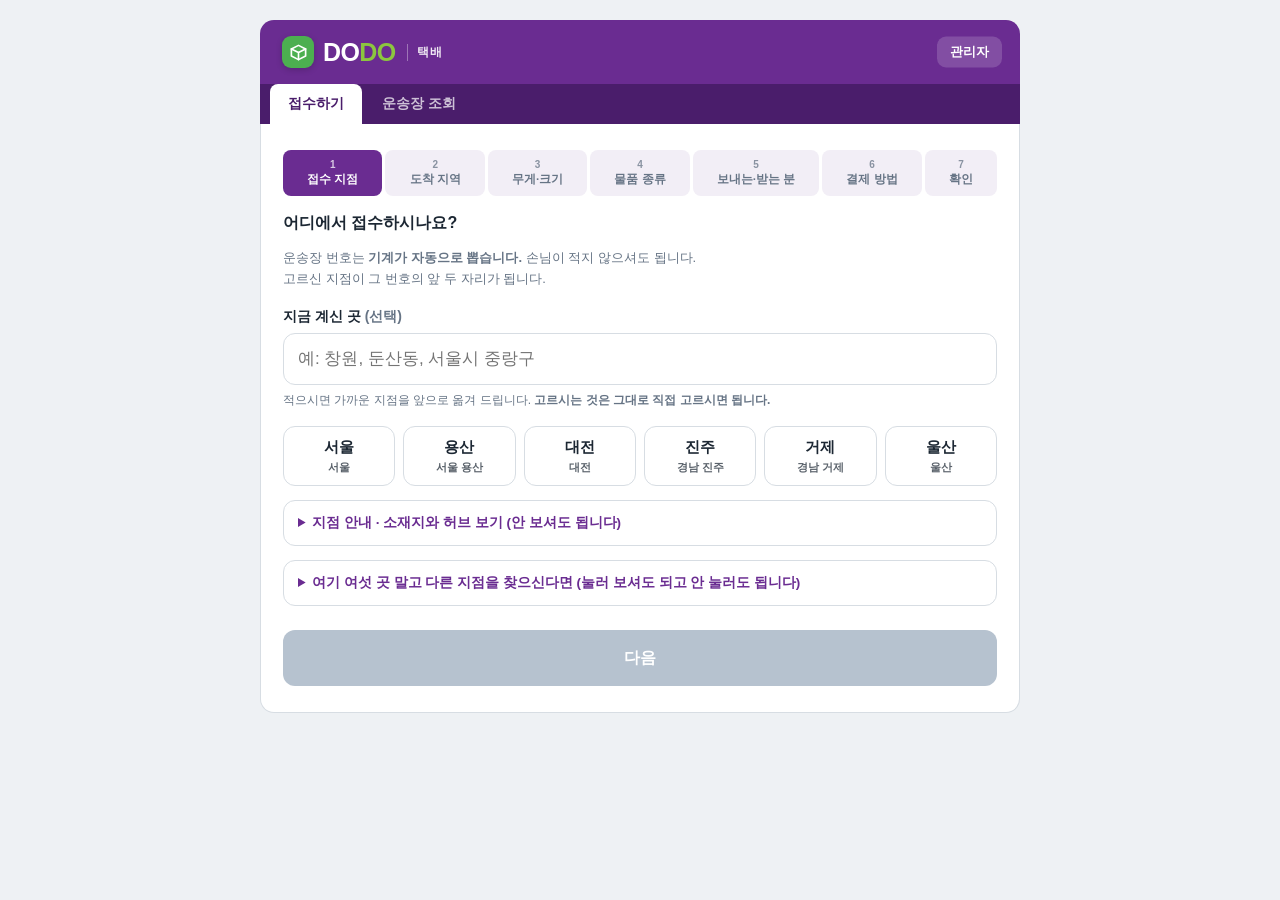
==== index.html @ 2a5d339e "운송장 번호를 서버가 뽑게 하고, 저장 실패를 완료라고 말하지 않게 고침" ====
<!DOCTYPE html>
<html lang="ko">
<head>
<meta charset="UTF-8">
<meta name="viewport" content="width=device-width, initial-scale=1.0">
<title>두두택배 - 접수하기</title>
<!--
  두두택배 - 접수하기 (CU 키오스크식 5단계)
  =================================================
  4LsRETROSPECTIVEDAY14.md 13줄의 컨셉을 그대로 옮겼다 -
  "지역은 버튼으로 고르게, 전화번호는 자동으로 모양을 맞춰주고,
   요금과 도착 예정일은 기계가 계산하게"

  260807 손으로 눌러 본 뒤 고친 것
  - 저절로 넘어가지 않는다. 고른 것을 보고 '다음'을 눌러 넘어간다
  - 진행 막대를 눌러 이미 지난 단계로 돌아갈 수 있다
  - 뒤로 가도, 위 메뉴로 목록을 보고 와도 적던 내용이 남아 있다
  - "상담원에게 연결" 대신 지역을 직접 찾을 수 있게 했다 (화성 → 경기)
-->
<link rel="stylesheet" href="style.css">
</head>
<body>
<div class="page">
  <div class="topbar">
    <a class="logo" href="index.html">
      <span class="logo-mark" aria-hidden="true">
        <svg viewBox="0 0 24 24" width="19" height="19" fill="none"
             stroke="currentColor" stroke-width="2.1" stroke-linejoin="round" stroke-linecap="round">
          <path d="M3 7.5 12 3l9 4.5v9L12 21 3 16.5z"/>
          <path d="M3 7.5 12 12l9-4.5M12 12v9"/>
        </svg>
      </span>
      <span class="logo-word">DO<b>DO</b></span>
      <span class="logo-sub">택배</span>
    </a>
    <a class="admin-link" href="admin.html">관리자</a>
  </div>
  <nav class="nav">
    <a href="index.html" class="on">접수하기</a>
    <a href="track.html">운송장 조회</a>
  </nav>

  <div class="panel wizard">
    <div class="steptabs" id="dots"></div>

    <section class="step" data-step="1">
      <h2 class="step-q">어디에서 접수하시나요?</h2>
      <p class="step-sub">운송장 번호는 <b>기계가 자동으로 뽑습니다.</b> 손님이 적지 않으셔도 됩니다.<br>고르신 지점이 그 번호의 앞 두 자리가 됩니다.</p>
      <div class="f">
        <label for="nearQ">지금 계신 곳 <span style="color:var(--muted);font-weight:600">(선택)</span></label>
        <input type="text" id="nearQ" placeholder="예: 창원, 둔산동, 서울시 중랑구" autocomplete="off">
        <p class="tip">적으시면 가까운 지점을 앞으로 옮겨 드립니다. <b>고르시는 것은 그대로 직접 고르시면 됩니다.</b></p>
      </div>
      <div id="nearMsg"></div>
      <div class="opt-grid" id="branchGrid"></div>
      <div id="branchPicked"></div>
      <details class="info">
        <summary>지점 안내 · 소재지와 허브 보기 (안 보셔도 됩니다)</summary>
        <div class="info-body">
          <table id="branchTable"></table>
          접수는 위 여섯 지점에서 받고, 배송은 전국으로 나갑니다.
        </div>
      </details>
      <details class="info">
        <summary>여기 여섯 곳 말고 다른 지점을 찾으신다면 (눌러 보셔도 되고 안 눌러도 됩니다)</summary>
        <div class="info-body">
          두두택배는 위 여섯 지점에서 접수를 받습니다.<br>
          다른 지역에서 보내시려면 가장 가까운 지점으로 와 주세요 — 배송은 전국으로 나갑니다.<br><br>
          <b>고객센터 1588-0000</b> · 평일 9시–18시<br>
          지점 신설·제휴 문의도 같은 번호로 받습니다.
        </div>
      </details>
    </section>

    <section class="step" data-step="2">
      <h2 class="step-q">어디로 보내시나요?</h2>
      <p class="step-sub">주소는 받는 분께 갈 그대로 적어 주세요. 아래에서 시·도를 고르시면 요금이 정해집니다.</p>

      <div class="f">
        <label for="postalCode">우편번호 <span style="color:var(--muted);font-weight:600">(선택)</span></label>
        <input type="tel" id="postalCode" placeholder="12345" inputmode="numeric" maxlength="5" autocomplete="off">
        <p class="tip">아시면 적어 주세요. 몰라도 접수됩니다.</p>
      </div>

      <div class="f">
        <label for="receiverDong">받는 곳 주소</label>
        <div class="search-box" style="margin-bottom:0">
          <span class="ico">🔍</span>
          <input type="text" id="receiverDong" autocomplete="off"
                 placeholder="예: 경남 거제시 아주동 123-45 두두아파트 101동 202호">
        </div>
        <p class="tip">동·번지·건물까지 적어 주세요. <b>운송장에 이대로 찍힙니다.</b>
        적으시는 대로 아래 시·도가 걸러집니다.</p>
        <div class="err" id="e_receiverDong"></div>
      </div>

      <div class="opt-label">시·도 <span class="auto-tag">요금이 여기서 정해집니다</span></div>
      <div class="opt-grid" id="areaGrid"></div>
      <div class="opt-label" id="islandLabel">섬 지역 (도서산간)</div>
      <div class="opt-grid" id="islandGrid"></div>
      <div class="search-none" id="areaNone" style="display:none"></div>
      <div id="areaPicked"></div>
    </section>

    <section class="step" data-step="3">
      <h2 class="step-q">무게와 크기를 재 주세요</h2>
      <p class="step-sub">저울에 올린 무게를 적으시면 어느 크기에 드는지 바로 보여 드립니다.</p>
      <div class="scale">
        <div class="scale-body">
          <div class="scale-lcd">
            <div class="led"><i id="ledOn"></i><span>kg</span></div>
            <span class="digits" id="scaleVal">0.0</span><span class="u">kg</span>
          </div>
          <div class="scale-bar"><div class="scale-fill" id="scaleFill"></div></div>
          <div class="scale-marks"><span>0</span><span>2</span><span>5</span><span>15</span><span>25kg</span></div>
          <div class="scale-foot"><span class="dot"></span><span id="scaleGrade">무게를 적어 주세요</span></div>
        </div>
      </div>
      <div class="f" style="margin-top:16px">
        <label for="weightKg">실제 무게 (kg)</label>
        <input type="number" id="weightKg" placeholder="3.0" step="0.1" inputmode="decimal">
        <p class="tip">소수 한 자리까지 적습니다. <b>3</b> 이라고 넣으면 <b>3.0</b> 으로 맞춰 드립니다.</p>
        <div class="err" id="e_weightKg"></div>
      </div>
      <div class="f">
        <label>가로 · 세로 · 높이 (cm)</label>
        <div class="dim3">
          <input type="number" id="widthCm" placeholder="가로" step="any" inputmode="decimal">
          <input type="number" id="heightCm" placeholder="세로" step="any" inputmode="decimal">
          <input type="number" id="depthCm" placeholder="높이" step="any" inputmode="decimal">
        </div>
        <div class="err" id="e_dims"></div>
      </div>
    </section>

    <section class="step" data-step="4">
      <h2 class="step-q">무엇을 보내시나요?</h2>
      <p class="step-sub">보내실 물건에 가장 가까운 것을 골라 주세요.</p>
      <div class="cat-grid" id="catGrid"></div>
      <div id="catPicked"></div>
      <div class="f" style="margin-top:16px">
        <label for="itemName">물품명</label>
        <input type="text" id="itemName" placeholder="이불" autocomplete="off">
        <div class="err" id="e_itemName"></div>
      </div>
      <div id="banBox"></div>
      <div class="soft-confirm" id="softConfirmBox" style="display:none">
        <div id="softConfirmText"></div>
        <label><input type="checkbox" id="staffConfirm"> 위 항목을 직원이 확인했습니다</label>
      </div>
      <div class="packbox" id="packBox" style="display:none">
        <h4 id="packTitle">포장 확인</h4>
        <ul id="packList"></ul>
        <label class="agree">
          <input type="checkbox" id="agreeDamage">
          <span>위와 같이 포장했습니다. 포장이 모자라 생긴 파손은
          <b>배상 대상이 아니라는 점</b>을 확인했습니다.</span>
        </label>
      </div>
      <div class="cantsend">
        <h4>보낼 수 없는 물건</h4>
        <ul id="cantSendList"></ul>
      </div>
    </section>

    <section class="step" data-step="5">
      <h2 class="step-q">누가 보내고, 누가 받나요?</h2>
      <p class="step-sub">전화번호는 숫자만 누르시면 모양이 저절로 맞춰집니다.</p>

      <div class="who" style="border:none;padding:0 0 6px">
        <div class="who-tag from">보내는 분</div>
        <div class="who-body" style="padding-top:2px">배송에 문제가 생기면 이 번호로 연락드립니다.</div>
      </div>
      <div class="f">
        <label for="senderName">보내는 분 이름</label>
        <input type="text" id="senderName" placeholder="김민준" autocomplete="off">
        <div class="err" id="e_senderName"></div>
      </div>
      <div class="f">
        <label for="senderPhone">보내는 분 전화</label>
        <input type="tel" id="senderPhone" placeholder="01012345678" inputmode="numeric" autocomplete="off">
        <div class="err" id="e_senderPhone"></div>
      </div>

      <div class="who" style="border:none;padding:18px 0 6px">
        <div class="who-tag to">받는 분</div>
        <div class="who-body" style="padding-top:2px">운송장에 이대로 찍힙니다.</div>
      </div>
      <div class="f">
        <label for="receiverName">받는 분 이름</label>
        <input type="text" id="receiverName" placeholder="이서연" autocomplete="off">
        <div class="err" id="e_receiverName"></div>
      </div>
      <div class="f">
        <label>받는 곳 주소</label>
        <div class="auto-box" id="addrEcho">앞 단계에서 고르신 주소</div>
        <p class="tip">고치시려면 위 진행 막대에서 <b>도착 지역</b>을 눌러 주세요.</p>
      </div>
      <div class="f">
        <label for="receiverPhone">받는 분 전화</label>
        <input type="tel" id="receiverPhone" placeholder="01012345678" inputmode="numeric" autocomplete="off">
        <div class="err" id="e_receiverPhone"></div>
      </div>
      <div class="f">
        <label>배송 요청사항</label>
        <div class="opt-grid" id="noteGrid"></div>
        <p class="tip">이름 칸에 적지 말고 여기서 골라 주세요.</p>
      </div>
    </section>

    <section class="step" data-step="6">
      <h2 class="step-q">요금은 어떻게 내시나요?</h2>
      <p class="step-sub">금액은 같습니다. 누가 내는지만 달라집니다.</p>
      <div class="pay-grid" id="payGrid"></div>
      <div id="payPicked"></div>

      <div id="methodWrap" style="display:none">
        <div class="opt-label">무엇으로 내시나요?</div>
        <div class="opt-grid" id="methodGrid"></div>
        <div id="methodPicked"></div>
      </div>
    </section>

    <section class="step" data-step="7">
      <h2 class="step-q">이대로 접수할까요?</h2>
      <div class="big-price" id="bigPrice"></div>
      <div class="sum" id="summary"></div>
      <details class="why">
        <summary>왜 이 요금인가요?</summary>
        <div class="why-body" id="whyBody"></div>
      </details>
      <div id="saveErr" class="near warn" style="display:none"></div>
      <button type="button" class="rules-open" onclick="openRules()">
        전체 요금 규정 보기 · 내 건이 어디에 해당하는지 표시해 드립니다
      </button>
    </section>

    <div class="step-actions">
      <button type="button" id="prevBtn">이전</button>
      <button type="button" id="nextBtn">다음</button>
    </div>
  </div>
</div>

<script src="calc.js"></script>
<script src="store.js"></script>
<script src="rules.js"></script>
<script>
  const TOTAL = 7;
  const STEP_NAME = ['접수 지점', '도착 지역', '무게·크기', '물품 종류', '보내는·받는 분', '결제 방법', '확인'];
  const TEXT_IDS = ['senderName', 'senderPhone', 'receiverName', 'receiverPhone',
                    'postalCode', 'receiverDong', 'itemName',
                    'weightKg', 'widthCm', 'heightCm', 'depthCm'];

  const $ = id => document.getElementById(id);
  const val = id => $(id).value.trim();

  // 쓰다 만 내용을 담아 둔다. 뒤로 가도, 위 메뉴로 나갔다 와도 남는다.
  let D = Object.assign({ branch: '', area: '', category: '', payType: '선불',
                          payMethod: '', note: '없음',
                          staffConfirm: false, agreeDamage: false, step: 1, seen: 1 },
                        Store.getDraft());
  // 새로고침은 '앞 손님 끝, 다음 손님' 이라는 뜻이다.
  // 앞사람이 고른 지점·지역·이름이 남아 있으면 그대로 딸려 나간다. 통째로 비운다.
  // 위 메뉴(규정·조회)에 갔다 돌아온 것은 새로고침이 아니므로 있던 것을 그대로 둔다.
  const navType = ((performance.getEntriesByType &&
                    performance.getEntriesByType('navigation')[0]) || {}).type;
  if (navType === 'reload') {
    Store.clearDraft();
    D = { branch: '', area: '', category: '', payType: '선불',
          payMethod: '', note: '없음',
          staffConfirm: false, agreeDamage: false, step: 1, seen: 1 };
  }
  let step = Math.min(TOTAL, Math.max(1, Number(D.step) || 1));

  function keep() {
    D.step = step;
    D.seen = Math.max(D.seen || 1, step);
    TEXT_IDS.forEach(id => { D[id] = $(id).value; });
    D.staffConfirm = $('staffConfirm').checked;
    D.agreeDamage = $('agreeDamage').checked;
    Store.setDraft(D);
  }
  function restore() {
    TEXT_IDS.forEach(id => { if (D[id] != null) $(id).value = D[id]; });
    $('staffConfirm').checked = !!D.staffConfirm;
    $('agreeDamage').checked = !!D.agreeDamage;
  }

  // ── 고르는 버튼 ─────────────────────────────────────────
  function optButton(value, label, sub, onPick) {
    const b = document.createElement('button');
    b.type = 'button';
    b.className = 'opt';
    b.dataset.value = value;
    b.innerHTML = sub ? label + '<span class="opt-sub">' + sub + '</span>' : label;
    b.onclick = () => onPick(value);
    return b;
  }
  function paintPicked(gridIds, picked) {
    gridIds.forEach(gid => $(gid).querySelectorAll('.opt')
      .forEach(b => b.classList.toggle('on', b.dataset.value === picked)));
  }

  // 1단계 · 지점 ------------------------------------------------
  function drawBranches(order) {
    const list = (order && order.length === BRANCHES.length)
      ? order.map(n => BRANCHES.find(b => b.name === n)) : BRANCHES;
    $('branchGrid').innerHTML = '';
    list.forEach(b => $('branchGrid').appendChild(
      optButton(b.name, b.name.replace('지점', ''), b.at, pickBranch)));
    if (D.branch) paintPicked(['branchGrid'], D.branch);
  }
  drawBranches();

  // 지금 계신 곳으로 가까운 지점 찾기 (추천만 한다. 대신 고르지 않는다)
  function findNear() {
    const q = val('nearQ');
    const box = $('nearMsg');
    if (!q) { box.innerHTML = ''; drawBranches(); return; }
    const r = nearestBranches(q);
    if (!r) {                       // 모르면 조용히 넘기지 않고 멈춘다
      box.className = 'near warn';
      box.innerHTML = '<b>어디인지 못 알아들었습니다.</b><br>' +
        '시·도(경남), 시·군·구(창원시), 동(둔산동) 으로 적어 보세요. ' +
        '<b>아래에서 직접 고르셔도 됩니다.</b>';
      drawBranches();
      return;
    }
    drawBranches(r.list);
    if (r.best) {
      box.className = 'near ok';
      box.innerHTML = '<b>' + r.area + '</b> 에는 <b>' + r.best + '</b> 이 있습니다. ' +
        '(' + r.hub + ')<br>맨 앞으로 옮겨 두었습니다. 다른 지점을 고르셔도 됩니다.';
    } else if (r.sameArea.length > 1) {
      box.className = 'near ok';
      box.innerHTML = '<b>' + r.area + '</b> 에는 지점이 ' + r.sameArea.length + '곳 있습니다 — ' +
        r.sameArea.join(' · ') + '<br>둘 중 가까운 곳으로 골라 주세요.';
    } else if (r.hubBranches.length) {
      box.className = 'near ok';
      box.innerHTML = '<b>' + r.area + '</b> 에는 접수 지점이 없습니다. ' +
        '같은 ' + r.hub + ' 지점을 앞으로 옮겼습니다 — ' + r.hubBranches.join(' · ') +
        '<br><b>어디가 더 가까운지는 저희가 알 수 없습니다.</b> 직접 골라 주세요.';
    } else {
      box.className = 'near warn';
      box.innerHTML = '<b>' + r.area + '</b> 에는 가까운 접수 지점이 없습니다.<br>' +
        '보내실 수는 있습니다. 가실 수 있는 지점을 아래에서 골라 주세요. ' +
        '(고객센터 1588-0000)';
    }
  }
  $('nearQ').addEventListener('input', findNear);
  $('branchTable').innerHTML =
    '<tr><th>코드</th><th>지점</th><th>소재지</th><th>허브</th></tr>' +
    BRANCHES.map(b => '<tr><td>' + b.code + '</td><td>' + b.name +
      '</td><td>' + b.at + '</td><td>' + b.hub + '</td></tr>').join('');

  function pickBranch(v) {
    D.branch = v;
    paintPicked(['branchGrid'], v);
    const b = BRANCHES.find(x => x.name === v);
    $('branchPicked').innerHTML = '<div class="picked-line">' + b.name +
      ' 선택<span class="sub">' + b.at + ' · ' + b.hub +
      ' · 운송장이 <b>' + b.code + '</b> 로 시작합니다</span></div>';
    keep(); sync();
  }

  // 2단계 · 지역 ------------------------------------------------
  AREA_LIST.filter(a => a.region !== '도서산간').forEach(a => $('areaGrid').appendChild(
    optButton(a.area, a.area,
      (a.region === '일반' || a.region === a.area) ? null : a.region, pickArea)));
  AREA_LIST.filter(a => a.region === '도서산간').forEach(a => $('islandGrid').appendChild(
    optButton(a.area, a.area, null, pickArea)));

  function pickArea(v) {
    D.area = v;
    paintPicked(['areaGrid', 'islandGrid'], v);
    const region = determineRegion(v);
    const days = ETA_BUSINESS_DAYS[region];
    const eta = addBusinessDaysTrace(new Date(), days);
    $('areaPicked').innerHTML = '<div class="picked-line">' + v + ' · ' + region + ' 권역' +
      '<span class="sub">지금 접수하시면 <b>' + formatDateISO(eta.finalDate) + ' ' +
      WEEKDAY_KO[eta.finalDate.getDay()] + '요일</b>에 도착합니다 · 접수한 ' +
      Rules.dayWords(days) + ' (토·일요일은 빼고 셉니다)</span></div>';
    keep(); sync();
  }

  // 시·군·구 이름으로도 찾는다. 못 찾으면 화면이 스스로 안내한다.
  $('receiverDong').addEventListener('input', e => {
    const q = e.target.value;
    const hit = searchAreas(q);
    let shown = 0;
    ['areaGrid', 'islandGrid'].forEach(gid => $(gid).querySelectorAll('.opt').forEach(b => {
      const on = hit.includes(b.dataset.value);
      b.style.display = on ? '' : 'none';
      if (on) shown++;
    }));
    // 못 찾았다고 버튼을 감추지 않는다. 우리가 아는 지명은 시·군·구까지라
    // '아주동' 처럼 더 작은 동네는 못 알아본다. 주소는 적으신 그대로
    // 저장되니, 시·도만 손으로 골라 주시면 된다.
    if (!shown) {
      ['areaGrid', 'islandGrid'].forEach(gid =>
        $(gid).querySelectorAll('.opt').forEach(b => { b.style.display = ''; }));
      $('islandLabel').style.display = '';
      $('areaNone').style.display = 'block';
      $('areaNone').innerHTML =
        '<b>주소는 그대로 저장됩니다.</b><br>' +
        '작은 동네 이름까지는 못 알아봅니다. <b>아래에서 시·도만 골라 주세요.</b>';
    } else {
      const anyIsland = hit.some(a => determineRegion(a) === '도서산간');
      $('islandLabel').style.display = anyIsland ? '' : 'none';
      $('areaNone').style.display = 'none';
    }
  });

  // 3단계 · 물품 종류 -------------------------------------------
  CATEGORIES.forEach(c => {
    const b = document.createElement('button');
    b.type = 'button'; b.className = 'cat'; b.dataset.value = c.name;
    b.innerHTML = '<span class="ci">' + c.icon + '</span><span class="cn">' + c.name + '</span>' +
      (c.eg ? '<span class="ceg">' + c.eg + '</span>' : '');
    b.onclick = () => pickCat(c.name);
    $('catGrid').appendChild(b);
  });
  $('cantSendList').innerHTML = CANT_SEND.map(t => '<li>' + t + '</li>').join('');

  function pickCat(v) {
    D.category = v;
    $('catGrid').querySelectorAll('.cat').forEach(b => b.classList.toggle('on', b.dataset.value === v));
    const c = CATEGORIES.find(x => x.name === v);
    $('catPicked').innerHTML = '<div class="picked-line">' + c.icon + ' ' + c.name + ' 선택' +
      (c.note ? '<span class="sub">' + c.note + '</span>' : '') + '</div>';
    keep(); sync();
  }

  // 3단계 · 저울 -------------------------------------------------
  function paintScale() {
    const raw = val('weightKg');
    const pct = scalePercent(raw), g = gradeByWeight(raw);
    const n = Number(raw);
    $('scaleVal').textContent = raw === '' ? '0.0' : toOneDecimal(raw);
    const fill = $('scaleFill');
    fill.style.width = pct + '%';
    const cls = !g ? (isFinite(n) && n > 0 ? 'over' : '')
      : ({ '극소형': '', '소형': 'g2', '중형': 'g3', '대형': 'g4' })[g];
    fill.className = 'scale-fill ' + cls;
    $('ledOn').className = (isFinite(n) && n > 0) ? 'on' : '';
    const box = $('scaleGrade');
    if (raw === '') box.textContent = '저울에 올리고 무게를 적어 주세요';
    else if (!g) box.textContent = '25kg이 넘어 보낼 수 없습니다';
    else box.textContent = '무게로는 ' + g + ' 입니다 (크기도 함께 봅니다)';
  }

  // 4단계 · 포장 안내 -------------------------------------------
  function paintPack() {
    const box = $('packBox');
    if (!D.category) { box.style.display = 'none'; return; }
    box.style.display = 'block';
    $('packTitle').textContent = D.category + ' 포장 확인';
    $('packList').innerHTML = (PACKING[D.category] || []).concat(PACK_COMMON)
      .map(t => '<li>' + t + '</li>').join('');
  }

  // 6단계 · 결제 방법 -------------------------------------------
  PAY_TYPES.forEach(p => {
    const b = document.createElement('button');
    b.type = 'button'; b.className = 'pay'; b.dataset.value = p.name;
    b.innerHTML = '<span class="pi">' + p.icon + '</span><span class="pn">' + p.name +
      '</span><span class="pw">' + p.who + '</span>';
    b.onclick = () => pickPay(p.name);
    $('payGrid').appendChild(b);
  });
  function pickPay(v) {
    D.payType = v;
    $('payGrid').querySelectorAll('.pay').forEach(b => b.classList.toggle('on', b.dataset.value === v));
    $('payPicked').innerHTML = '<div class="picked-line">' + v + ' 선택<span class="sub">' +
      (v === '착불' ? '운송장에 착불로 찍힙니다. 받는 분이 물건 받을 때 냅니다.'
                    : '지금 받습니다. 운송장에 선불로 찍힙니다.') +
      ' 금액은 같습니다.</span></div>';
    // 선불이면 지금 받아야 하니 무엇으로 낼지도 고른다
    $('methodWrap').style.display = (v === '선불') ? 'block' : 'none';
    if (v === '착불') { D.payMethod = ''; $('methodPicked').innerHTML = ''; }
    keep(); sync();
  }

  PAY_METHODS.forEach(m => $('methodGrid').appendChild(
    optButton(m.name, m.icon + ' ' + m.name, null, v => {
      D.payMethod = v;
      paintPicked(['methodGrid'], v);
      $('methodPicked').innerHTML = '<div class="picked-line">' + v + '로 받습니다</div>';
      keep(); sync();
    })));

  // 5단계 · 배송 요청사항 ---------------------------------------
  // 정책서 receiver_name 항목 - 이름 칸에 '(직접수령)' 같은 메모가 섞인 건이
  // 100건 있었고, 정답은 "이름만" 이었다. 적을 곳이 없어서 이름 칸에 적은
  // 것이므로 적을 곳을 만든다. 고르는 방식이라 표기가 갈리지 않는다.
  const NOTES = ['없음', '문앞에 놓기', '경비실에 맡기기', '직접 받기', '부재시 연락'];
  NOTES.forEach(t => $('noteGrid').appendChild(
    optButton(t, t, null, v => {
      D.note = v;
      paintPicked(['noteGrid'], v);
      keep(); sync();
    })));

  // 5·확인 단계 입력 ---------------------------------------------
  $('postalCode').addEventListener('input', e => {
    e.target.value = e.target.value.replace(/\D/g, '').slice(0, 5);
    keep();
  });
  ['receiverPhone', 'senderPhone'].forEach(id => $(id).addEventListener('input', e => {
    e.target.value = formatPhone(e.target.value);
    keep(); sync();
  }));
  $('agreeDamage').addEventListener('change', () => { keep(); sync(); });
  // 무게는 손을 떼면 소수 한 자리로 맞춘다. 3 이라고 넣어도 3.0 으로 보인다.
  $('weightKg').addEventListener('blur', e => {
    e.target.value = toOneDecimal(e.target.value);
    keep(); sync();
  });
  TEXT_IDS.forEach(id => $(id).addEventListener('input', () => { keep(); sync(); }));
  $('staffConfirm').addEventListener('change', () => { keep(); sync(); });

  // ── 단계별 검사 ─────────────────────────────────────────
  function checkStep(n) {
    const errs = {};
    if (n === 1 && !branchCodeOf(D.branch)) errs._ = '접수 지점을 골라 주세요.';
    if (n === 2) {
      if (!val('receiverDong')) errs.receiverDong = '받는 곳 주소를 적어 주세요.';
      if (!determineRegion(D.area)) errs._ = '시·도를 골라 주세요.';
    }
    if (n === 3) {
      const w = checkNumber('weightKg', val('weightKg'));
      if (w.err) errs.weightKg = w.err;
      const dims = ['widthCm', 'heightCm', 'depthCm'].map(k => checkNumber(k, val(k)));
      const dimErr = dims.find(d => d.err);
      if (dimErr) errs.dims = dimErr.err;
      if (!w.err && !dimErr) {
        const sum = dims.reduce((t, d) => t + d.n, 0);
        const bw = Math.max(w.n, dims.reduce((t, d) => t * d.n, 1) / 6000);
        if (!determineGrade(sum, bw)) {
          errs.dims = '보낼 수 있는 크기를 넘었습니다. 세 변의 합 ' + sum + 'cm, 요금 무게 ' +
            bw.toFixed(2) + 'kg 입니다.<br>대형(세 변의 합 160cm · 25kg)까지 받습니다. ' +
            '상자를 나눠 두 건으로 보내 주세요.';
        }
      }
    }
    if (n === 4) {
      if (!D.category) errs._ = '물품 종류를 골라 주세요.';
      if (D.category && !$('agreeDamage').checked) errs._ = '포장 확인에 체크해 주세요.';
    }
    if (n === 5) {
      if (!val('senderName')) errs.senderName = '보내는 분 이름을 입력해 주세요.';
      if (!val('receiverName')) errs.receiverName = '받는 분 이름을 입력해 주세요.';
      else if (/[()（）]|님\s*$/.test(val('receiverName')))
        errs.receiverName = '이름만 적어 주세요. 요청사항·호칭은 넣지 않습니다.';
      const p = val('receiverPhone');
      if (!p) errs.receiverPhone = '받는 분 전화번호를 입력해 주세요.';
      else if (!isValidPhone(p)) errs.receiverPhone = '자릿수가 맞지 않습니다 (지금 ' + phoneDigits(p).length + '자리).';
      const sp = val('senderPhone');
      if (!sp) errs.senderPhone = '보내는 분 전화번호를 입력해 주세요.';
      else if (!isValidPhone(sp)) errs.senderPhone = '자릿수가 맞지 않습니다 (지금 ' + phoneDigits(sp).length + '자리).';
    }
    if (n === 5 && !D.note) errs._ = '배송 요청사항을 골라 주세요.';
    if (n === 6) {
      if (!D.payType) errs._ = '결제 방법을 골라 주세요.';
      else if (D.payType === '선불' && !D.payMethod) errs._ = '무엇으로 내실지 골라 주세요.';
    }
    if (n === 4) {
      if (!val('itemName')) errs.itemName = '물품명을 입력해 주세요.';
      const ban = checkBanned(val('itemName'));
      if (ban.hardHits.length) {
        errs.itemName = '접수 불가 품목입니다 — ' + ban.hardHits[0].category +
          ' "' + ban.hardHits[0].keyword + '" 은(는) 보낼 수 없습니다.';
      } else if (ban.softHits.length && !$('staffConfirm').checked) {
        errs.itemName = '직원 확인 체크가 필요합니다.';
      }
    }
    return errs;
  }
  // 1단계부터 n-1단계까지 다 채웠나
  function clearedUpTo(n) {
    for (let i = 1; i < n; i++) if (Object.keys(checkStep(i)).length) return false;
    return true;
  }

  // ── 화면 갱신 ───────────────────────────────────────────
  function sync() {
    if (step === 4) {
      const ban = checkBanned(val('itemName'));
      const box = $('banBox'), soft = $('softConfirmBox');
      if (ban.hardHits.length) {
        const h = ban.hardHits[0];
        box.innerHTML = '<span class="badge bad">접수 불가 — ' + h.category + ' "' + h.keyword +
          '" 은(는) 보낼 수 없는 물건입니다.</span>';
        soft.style.display = 'none';
      } else if (ban.softHits.length) {
        box.innerHTML = '<span class="badge warn">물건에 따라 달라서 직원이 한 번 봐야 합니다.</span>';
        soft.style.display = 'block';
        $('softConfirmText').innerHTML = ban.softHits
          .map(h => '・<b>' + h.keyword + '</b> — ' + h.ask).join('<br>');
      } else {
        box.innerHTML = '';
        soft.style.display = 'none';
      }
    }
    const errs = checkStep(step);
    ['senderName', 'senderPhone', 'receiverName', 'receiverPhone', 'receiverDong',
     'itemName', 'weightKg', 'dims']
      .forEach(k => { const el = $('e_' + k); if (el) el.textContent = errs[k] || ''; });
    $('nextBtn').disabled = Object.keys(errs).length > 0;
    const echo = $('addrEcho');
    if (echo) {
      const a = D.area ? (D.area + ' ' + (val('receiverDong') || '')).trim() : '';
      echo.textContent = a || '앞 단계에서 고르신 주소';
      echo.className = a ? 'auto-box' : 'auto-box empty';
    }
    paintScale(); paintPack();
    paintDots();
  }

  // 진행 막대 - 이미 지난 단계는 눌러서 돌아갈 수 있다
  function paintDots() {
    $('dots').innerHTML = '';
    for (let i = 1; i <= TOTAL; i++) {
      const d = document.createElement('div');
      const can = i <= (D.seen || 1) && clearedUpTo(i);
      d.className = 'st' + (i < step ? ' done' : i === step ? ' on' : '') + (can ? ' can' : '');
      d.innerHTML = '<span class="n">' + i + '</span>' + STEP_NAME[i - 1];
      if (can) d.onclick = () => go(i);
      $('dots').appendChild(d);
    }
  }

  function go(n) {
    n = Math.min(TOTAL, Math.max(1, n));
    if (n > step && Object.keys(checkStep(step)).length) return;   // 앞으로는 다 채워야
    if (n > step && !clearedUpTo(n)) return;
    step = n;
    D.seen = Math.max(D.seen || 1, step);
    document.querySelectorAll('.step').forEach(s =>
      s.classList.toggle('on', Number(s.dataset.step) === step));
    $('prevBtn').style.display = step === 1 ? 'none' : '';   // 자리를 비워 두지 않는다
    $('nextBtn').textContent = step < TOTAL ? '다음'
      : (D.payType === '선불' ? formatWon(safePrice()) + ' 받고 접수 완료' : '착불로 접수 완료');
    // 확인 화면 그리다 실패해도 화면이 통째로 멈추지 않게 한다
    if (step === TOTAL) { try { renderConfirm(); } catch (e) { go(step - 1); return; } }
    window.scrollTo({ top: 0, behavior: 'smooth' });
    keep(); sync();
  }

  // ── 마지막 확인 화면 ────────────────────────────────────
  function draft() {
    const w = Number(val('weightKg'));
    const x = Number(val('widthCm')), y = Number(val('heightCm')), z = Number(val('depthCm'));
    const vol = (x * y * z) / 6000, billed = Math.max(w, vol), sum = x + y + z;
    const grade = determineGrade(sum, billed), region = determineRegion(D.area);
    const price = RATE_TABLE.find(t => t.grade === grade).price[region];
    const eta = addBusinessDaysTrace(new Date(), ETA_BUSINESS_DAYS[region]);
    return { w, x, y, z, vol, billed, sum, grade, region, price, eta };
  }

  function renderConfirm() {
    const d = draft();
    $('bigPrice').innerHTML =
      '<div class="won">' + formatWon(d.price) + '</div>' +
      '<div class="eta">' + d.grade + ' · ' + d.region + ' 권역<br>' +
      '<b>' + formatDateISO(d.eta.finalDate) + ' ' + WEEKDAY_KO[d.eta.finalDate.getDay()] +
      '요일</b> 도착 예정 · 접수한 ' + Rules.dayWords(ETA_BUSINESS_DAYS[d.region]) +
      ' (토·일요일 제외)</div>';

    $('summary').innerHTML =
      '<div style="padding:4px 14px">' +
      '<div class="who"><div class="who-tag from">보내는 분</div><div class="who-body">' +
        '<div class="who-name">' + show(val('senderName')) + '</div>' +
        '<div class="who-line">' + show(val('senderPhone')) + '</div>' +
        '<div class="who-line">' + D.branch + ' 접수</div></div></div>' +
      '<div class="who"><div class="who-tag to">받는 분</div><div class="who-body">' +
        '<div class="who-name">' + show(val('receiverName')) + '</div>' +
        '<div class="who-line">' + show(val('receiverPhone')) + '</div>' +
        '<div class="who-line">' + D.area + ' ' + show(val('receiverDong')) +
        ' · ' + d.region + ' 권역</div></div></div></div>';

    const rows = [
      ['배송 요청사항', show(D.note)],
      ['결제 방법', D.payType === '선불'
        ? '선불 · ' + show(D.payMethod) + ' (지금 받습니다)'
        : '착불 (받는 분이 물건 받을 때 냅니다)'],
      ['물품 종류', show(D.category)],
      ['물품', show(val('itemName'))],
      ['실제 무게', show(toOneDecimal(d.w), 'kg')],
      ['크기', d.x + ' × ' + d.y + ' × ' + d.z + ' cm (합 ' + d.sum + 'cm)'],
      ['요금 무게', show(d.billed.toFixed(2), 'kg')],
      ['크기 등급', show(d.grade)],
    ];
    $('summary').innerHTML += rows.map(r =>
      '<div class="sum-row"><span class="k">' + r[0] + '</span><span class="v">' + r[1] + '</span></div>').join('');

    const gt = gradeTrace(d.sum, d.billed);
    const gradeLines = gt.lines.map(l => l.grade + '(' + l.maxSum + 'cm / ' + l.maxWeight + 'kg): ' +
      (l.pass ? '<b>통과 → 이 등급</b>'
        : (!l.sumOk && !l.wtOk ? '둘 다 초과' : !l.sumOk ? '세변합 초과' : '무게 초과'))).join('<br>');
    const etaLines = d.eta.trace.map(t => formatDateISO(t.date) + '(' + WEEKDAY_KO[t.dow] + ') — ' +
      (t.isWeekend ? '주말이라 세지 않음' : t.countedAt + '일째')).join('<br>');

    $('whyBody').innerHTML =
      '<div class="calc-step"><div class="calc-step-title">1. 부피 무게</div><div class="calc-step-body">' +
        d.x + ' × ' + d.y + ' × ' + d.z + ' ÷ 6000 = <b>' + d.vol.toFixed(2) + 'kg</b></div></div>' +
      '<div class="calc-step"><div class="calc-step-title">2. 요금에 쓰는 무게</div><div class="calc-step-body">' +
        '실제 ' + toOneDecimal(d.w) + 'kg 과 부피 ' + d.vol.toFixed(2) + 'kg 중 큰 값 = <b>' +
        d.billed.toFixed(2) + 'kg</b></div></div>' +
      '<div class="calc-step"><div class="calc-step-title">3. 크기</div><div class="calc-step-body">' +
        gradeLines + '</div></div>' +
      '<div class="calc-step"><div class="calc-step-title">4. 요금표에서 찾기</div><div class="calc-step-body">' +
        d.grade + ' × ' + d.region + ' = <b>' + formatWon(d.price) + '</b></div></div>' +
      '<div class="calc-step"><div class="calc-step-title">5. 도착일 세기</div><div class="calc-step-body">' +
        etaLines + '</div></div>';
  }

  // ── 접수 ────────────────────────────────────────────────
  async function submit() {
    const btn = $('nextBtn');
    btn.disabled = true;
    btn.textContent = '접수 중...';
    const d = draft();
    const code = branchCodeOf(D.branch);

    function build(no) {
      return {
        trackingNo: no,          // null 이면 서버가 뽑는다
        branchCode: code,        // 서버가 번호를 뽑을 때 쓴다
        branchName: D.branch,
        senderName: val('senderName'),
        senderPhone: val('senderPhone'),
        payType: D.payType,
      payMethod: D.payMethod || '',
      postalCode: val('postalCode'),
        deliveryNote: D.note || '없음',
        channel: '방문접수',
        receiverName: val('receiverName'),
        receiverPhone: val('receiverPhone'),
        receiverArea: D.area,
        receiverDong: val('receiverDong'),
        regionType: d.region,
        category: D.category,
        itemName: val('itemName'),
        weightKg: d.w, widthCm: d.x, heightCm: d.y, depthCm: d.z,
        volumeWeightKg: Math.round(d.vol * 100) / 100,
        billedWeightKg: Math.round(d.billed * 10) / 10,
        sizeGrade: d.grade,
        price: d.price,
        etaDate: formatDateISO(d.eta.finalDate),
      };
    }

    // 260807 번호는 화면이 정하지 않는다. 지점 코드만 보내고 서버가 뽑는다.
    // 화면은 표에 무엇이 있는지 모르기 때문이다 (화면_서버_대조표 1번).
    const res = await Store.save(build(null));

    if (!res || !res.ok) {
      btn.disabled = false;
      btn.textContent = '접수 완료';
      $('saveErr').style.display = 'block';
      $('saveErr').innerHTML = '<b>접수가 저장되지 않았습니다.</b><br>' +
        '운송장을 발급하지 않았습니다. <b>다시 눌러 주시고</b>, ' +
        '그래도 안 되면 직원에게 알려 주세요.<br>' +
        '<span class="why-small">' +
        (res && res.duplicate ? '같은 번호가 이미 있습니다.'
                              : '까닭: ' + ((res && res.error) || '서버에 닿지 못했습니다')) +
        '</span>';
      window.scrollTo({ top: document.body.scrollHeight, behavior: 'smooth' });
      return;
    }
    Store.clearDraft();
    location.href = 'done.html';
  }

  // 규정 창 - 지금 적은 내용에 해당하는 칸을 노랗게 짚어 준다.
  // 260807 이 함수가 없어서 7단계 '전체 요금 규정 보기'가 안 열렸다.
  function openRules() {
    let d = {};
    try { if (D.branch && D.area && val('weightKg') && val('widthCm')) d = draft(); } catch (e) {}
    Rules.open({ branchName: D.branch, receiverArea: D.area,
                 regionType: d.region, sizeGrade: d.grade });
  }
  window.openRules = openRules;

  $('prevBtn').onclick = () => go(step - 1);
  $('nextBtn').onclick = () => (step === TOTAL ? submit() : go(step + 1));

  // ── 시작 ────────────────────────────────────────────────
  restore();
  if (D.branch) pickBranch(D.branch);
  if (D.area) pickArea(D.area);
  go(step);
</script>
</body>
</html>
---- style.css ----
/* 두두택배 - 네 화면(접수・완료・목록・조회)이 함께 쓰는 디자인 정본.
   여기만 고치면 네 화면 생김새가 같이 바뀐다. */

:root {
    /* CU 색감 - 보라 + 라임그린 (편의점 간판 톤). 정확한 CI 값을 주시면
       이 네 줄만 바꾸면 화면 전체가 따라 바뀐다. */
    --brand: #6A2C91; --brand-dark: #4A1D6B; --accent: #8CC63F;
    --brand-soft: #f4edfa;
    --bg: #eef1f4; --card: #ffffff; --border: #d7dde3; --text: #1c2733; --muted: #667485;
    --ok-bg: #f4faea; --ok-border: #cfe8a3;
    --bad-bg: #fbeceb; --bad-border: #eab6b0; --bad-text: #c0392b;
    --warn-bg: #fff8e6; --warn-border: #f0d68a; --warn-text: #8a6d1f;
    --calc-bg: #faf7fd; --calc-border: #e0d0ee;
  }
  * { box-sizing: border-box; }
  body {
    margin: 0;
    font-family: -apple-system, BlinkMacSystemFont, "Malgun Gothic", "Apple SD Gothic Neo", sans-serif;
    background: var(--bg);
    color: var(--text);
    padding: 20px 16px 60px;
  }
  /* 위 막대와 아래 내용의 폭을 같게 둔다. 예전엔 막대 1120px / 카드 620px
   이라 위는 안 움직이고 아래만 좁아 보였다. */
.page { max-width: 760px; margin: 0 auto; }
  .topbar { background: var(--brand); color: #fff; padding: 16px 22px; border-radius: 14px 14px 0 0; }
  .topbar .brand { font-size: 22px; font-weight: 800; letter-spacing: 1px; }
  .topbar .sub { font-size: 12px; opacity: .85; margin-top: 4px; }

  .layout {
    display: grid; grid-template-columns: 1.15fr 1fr; gap: 0;
    background: var(--card); border: 1px solid var(--border); border-top: none;
    border-radius: 0 0 14px 14px; overflow: hidden; align-items: start;
  }
  .form-panel { padding: 22px; border-right: 1px solid var(--border); }
  .calc-panel { padding: 22px; background: var(--calc-bg); }
  @media (max-width: 900px) {
    .layout { grid-template-columns: 1fr; }
    .form-panel { border-right: none; border-bottom: 1px solid var(--border); }
  }

  h2 { font-size: 16px; margin: 0 0 14px; }
  h3 { font-size: 13px; color: var(--muted); margin: 18px 0 8px; }

  .field-note { font-size: 11.5px; color: var(--muted); margin: -8px 0 14px; line-height: 1.5; }
  .hint { font-size: 11.5px; color: var(--muted); margin: 6px 0 0; line-height: 1.5; }
  .auto-tag { display: inline-block; font-size: 10.5px; font-weight: 700; color: #fff; background: var(--brand); border-radius: 4px; padding: 2px 6px; vertical-align: middle; }
  .auto-box { padding: 11px 12px; border: 1px dashed var(--calc-border); border-radius: 8px; background: #eef2f7; font-size: 15px; font-weight: 800; color: var(--brand-dark); }
  .auto-box.empty { font-weight: 400; font-size: 13px; color: var(--muted); }
  .field-grid { display: grid; grid-template-columns: 1fr 1fr; gap: 0 14px; }
  .field.wide, .field.dims { grid-column: 1 / -1; }
  .field label { display: block; font-size: 13px; font-weight: 600; color: var(--muted); margin: 12px 0 6px; }
  .req { color: var(--bad-text); font-weight: 700; font-size: 11px; }
  input[type="text"], input[type="number"], select {
    width: 100%; padding: 11px 12px; border: 1px solid var(--border); border-radius: 8px;
    font-size: 15px; background: #fff; font-family: inherit;
  }
  .row3 { display: grid; grid-template-columns: 1fr 1fr 1fr; gap: 8px; }
  .inline-warning { min-height: 18px; margin-top: 6px; font-size: 12.5px; }
  .badge { display: inline-block; padding: 5px 9px; border-radius: 6px; }
  .badge.bad { background: var(--bad-bg); border: 1px solid var(--bad-border); color: var(--bad-text); }
  .badge.warn { background: var(--warn-bg); border: 1px solid var(--warn-border); color: var(--warn-text); }

  .soft-confirm { margin-top: 10px; background: var(--warn-bg); border: 1px solid var(--warn-border); border-radius: 8px; padding: 10px 12px; font-size: 12.5px; color: var(--warn-text); }
  .soft-confirm label { display: flex; align-items: center; gap: 8px; margin-top: 8px; font-weight: 700; color: var(--text); }

  .error-box { margin-top: 14px; min-height: 1px; }
  .error-title { font-size: 12.5px; font-weight: 700; color: var(--bad-text); margin-bottom: 4px; }
  .error-box ul { margin: 0; padding-left: 18px; font-size: 12.5px; color: var(--bad-text); line-height: 1.6; }

  .btn-row { display: flex; gap: 10px; margin-top: 18px; }
  .submit-btn {
    flex: 2; padding: 15px; font-size: 16px; font-weight: 800; color: #fff;
    background: var(--brand); border: none; border-radius: 10px; cursor: pointer;
  }
  .submit-btn:disabled { background: #a9b6c4; cursor: not-allowed; }
  .submit-btn:not(:disabled):active { background: var(--brand-dark); }
  .reset-btn {
    flex: 1; padding: 15px; font-size: 14px; font-weight: 700; color: var(--text);
    background: #fff; border: 1px solid var(--border); border-radius: 10px; cursor: pointer;
  }

  .calc-pending { color: var(--muted); font-size: 13px; padding: 34px 10px; text-align: center; border: 1px dashed var(--calc-border); border-radius: 10px; background: #fff; }
  .calc-step { background: #fff; border: 1px solid var(--calc-border); border-radius: 10px; padding: 10px 14px; margin-bottom: 8px; font-size: 13px; }
  .calc-step-title { font-weight: 700; color: var(--brand-dark); margin-bottom: 4px; font-size: 13px; }
  .calc-step-body { color: var(--text); line-height: 1.65; }
  .calc-step.reject { background: var(--bad-bg); border-color: var(--bad-border); }
  .calc-step.reject .calc-step-title { color: var(--bad-text); }
  .calc-step.pending-note { background: #f6f8fa; color: var(--muted); }

  table.rate-table { width: 100%; border-collapse: collapse; font-size: 11.5px; background: #fff; }
  table.rate-table th, table.rate-table td { border: 1px solid var(--border); padding: 6px 5px; text-align: center; }
  table.rate-table th { background: #eef2f6; }
  table.rate-table tr.grade-match td:first-child { background: #dbe9f7; font-weight: 700; }
  table.rate-table td.cell-match { background: var(--brand); color: #fff; font-weight: 800; }

  .receipt-section { margin-top: 18px; }
  .receipt-card { background: var(--ok-bg); border: 1px solid var(--ok-border); border-radius: 12px; padding: 18px; text-align: center; }
  .receipt-title { font-weight: 800; font-size: 15px; }
  .receipt-tno { font-size: 20px; font-weight: 800; color: var(--brand-dark); margin: 8px 0; }
  .receipt-line { font-size: 13px; margin-top: 4px; }
  .receipt-price { font-size: 24px; font-weight: 800; color: var(--brand-dark); margin: 10px 0; }

  .list-section { margin-top: 20px; }
    .list-section { overflow-x: auto; -webkit-overflow-scrolling: touch; }
  .list-section table { width: 100%; min-width: 720px; border-collapse: collapse; font-size: 11.5px; background: #fff; }
  .list-section th, .list-section td { border: 1px solid var(--border); padding: 6px 5px; text-align: left; }
  .list-section th { background: #eef2f6; }
  .empty-row td { text-align: center; color: var(--muted); padding: 14px; }

/* ── 화면 이동 막대 (네 화면 공통) ───────────────────────────── */
.nav { display: flex; gap: 2px; background: var(--brand-dark); padding: 0 10px; }
.nav a {
  padding: 11px 18px; font-size: 13.5px; font-weight: 700;
  color: rgba(255,255,255,.72); text-decoration: none; border-radius: 8px 8px 0 0;
}
.nav a:hover { color: #fff; background: rgba(255,255,255,.12); }
.nav a.on { color: var(--brand-dark); background: var(--card); }

/* ── 완료·목록·조회 화면이 쓰는 흰 판 ───────────────────────── */
.panel {
  background: var(--card); border: 1px solid var(--border); border-top: none;
  border-radius: 0 0 14px 14px; padding: 26px 22px;
}
.panel h2 { font-size: 16px; margin: 0 0 14px; }
.center-actions { display: flex; gap: 10px; justify-content: center; margin-top: 20px; }
.btn-main, .btn-sub {
  padding: 14px 26px; font-size: 15px; font-weight: 800; border-radius: 10px;
  text-decoration: none; display: inline-block; cursor: pointer; border: none;
}
.btn-main { background: var(--brand); color: #fff; }
.btn-sub { background: #fff; color: var(--text); border: 1px solid var(--border); }
.empty-state { text-align: center; color: var(--muted); padding: 44px 10px; font-size: 14px; }
.count-line { font-size: 12.5px; color: var(--muted); margin: 0 0 10px 2px; }
.receipt-card .receipt-tno { font-size: 30px; letter-spacing: 1px; }
.receipt-card .receipt-price { font-size: 34px; }

/* ══════════════════════════════════════════════════════════════
   CU 키오스크식 단계 화면 (회고 13줄 - "지역은 버튼으로 고르게")
   손가락으로 누르는 화면이라 드롭다운을 쓰지 않는다. 버튼은 최소 56px.
   ══════════════════════════════════════════════════════════════ */
.wizard { max-width: 100%; }

/* 진행 막대 */
.steps { display: flex; gap: 6px; margin-bottom: 6px; }
.steps .dot { flex: 1; height: 6px; border-radius: 3px; background: var(--border); transition: background .2s; }
.steps .dot.done { background: var(--brand); }
.steps .dot.on { background: var(--accent); }
.big-price { border-width: 2px !important; }
.step-count { font-size: 12.5px; color: var(--muted); margin: 0 0 18px; font-weight: 700; }

.step { display: none; }
.step.on { display: block; }
.step-q { font-size: 21px; font-weight: 800; margin: 0 0 6px; line-height: 1.4; }
.step-sub { font-size: 13px; color: var(--muted); margin: 0 0 18px; line-height: 1.6; }

/* 고르는 버튼 격자 */
.opt-grid { display: grid; grid-template-columns: repeat(auto-fill, minmax(102px, 1fr)); gap: 8px; }
.opt {
  min-height: 58px; padding: 10px 8px; border: 1.5px solid var(--border); border-radius: 12px;
  background: #fff; font-size: 15px; font-weight: 700; color: var(--text);
  cursor: pointer; font-family: inherit; line-height: 1.35; transition: all .12s;
}
.opt:hover { border-color: var(--brand); background: var(--brand-soft); }
.opt.on { border-color: var(--brand); background: var(--brand); color: #fff; }
.opt .opt-sub { display: block; font-size: 11px; font-weight: 600; opacity: .72; margin-top: 3px; }
.opt-label { font-size: 12.5px; font-weight: 700; color: var(--muted); margin: 18px 0 8px; }

/* 입력 줄 */
.f { margin-bottom: 16px; }
.f label { display: block; font-size: 14px; font-weight: 700; margin-bottom: 7px; }
.f input { width: 100%; padding: 15px 14px; border: 1.5px solid var(--border); border-radius: 12px; font-size: 17px; font-family: inherit; }
.f input:focus { outline: none; border-color: var(--brand); }
.f .err { min-height: 17px; font-size: 12.5px; color: var(--bad-text); margin-top: 5px; font-weight: 600; }
.f .ok { color: #1c7a3e; }
.dim3 { display: grid; grid-template-columns: 1fr 1fr 1fr; gap: 8px; }

/* 아래 버튼 */
.step-actions { display: flex; gap: 10px; margin-top: 24px; }
.step-actions button { min-height: 56px; border-radius: 12px; font-size: 16px; font-weight: 800; font-family: inherit; cursor: pointer; border: none; }
#prevBtn { flex: 1; background: #fff; color: var(--text); border: 1.5px solid var(--border); }
#nextBtn { flex: 2.2; background: var(--brand); color: #fff; }
#nextBtn:disabled { background: #b6c2cf; cursor: not-allowed; }

/* 마지막 확인 */
.sum { border: 1px solid var(--border); border-radius: 12px; overflow: hidden; }
.sum-row { display: flex; justify-content: space-between; gap: 12px; padding: 12px 14px; font-size: 14px; border-bottom: 1px solid var(--border); }
.sum-row:last-child { border-bottom: none; }
.sum-row .k { color: var(--muted); font-weight: 600; flex-shrink: 0; }
.sum-row .v { font-weight: 700; text-align: right; }
.big-price { text-align: center; padding: 22px 10px; background: var(--ok-bg); border: 1px solid var(--ok-border); border-radius: 12px; margin: 14px 0; }
.big-price .won { font-size: 40px; font-weight: 800; color: var(--brand-dark); line-height: 1.1; }
.big-price .eta { font-size: 13.5px; color: var(--muted); margin-top: 7px; }
details.why { margin-top: 12px; border: 1px solid var(--calc-border); border-radius: 10px; background: var(--calc-bg); }
details.why summary { padding: 13px 14px; cursor: pointer; font-size: 14px; font-weight: 700; color: var(--brand-dark); }
details.why .why-body { padding: 0 14px 12px; }

/* 📱 모바일 */
/* 태블릿 폭에서도 가장자리 여백을 줄인다 */
@media (max-width: 800px) {
  body { padding: 10px 10px 40px; }
  .topbar { padding: 14px 16px; }
  .topbar .brand { font-size: 20px; }
}
@media (max-width: 560px) {
  body { padding: 0 0 12px; }
  .page { max-width: 100%; }
  .topbar { border-radius: 0; }
  .panel { border-radius: 0; border-left: none; border-right: none; padding: 20px 16px 24px; }
  .nav { padding: 0; }
  .nav a { flex: 1; text-align: center; padding: 13px 4px; font-size: 12.5px; border-radius: 0; }
  .topbar { padding: 13px 16px; }
  .topbar .brand { font-size: 18px; }
  .topbar .sub { font-size: 11.5px; }
  .step-q { font-size: 19px; }
  .opt-grid { grid-template-columns: repeat(auto-fill, minmax(88px, 1fr)); }
  .dim3 { grid-template-columns: 1fr; gap: 10px; }
  .big-price .won { font-size: 34px; }
  .sum-row { font-size: 13.5px; }
}

/* ── "목록에 없어요" — 화면이 함부로 판단하지 않고 사람에게 넘기는 자리 ── */
.escape { margin-top: 14px; }
.escape button {
  width: 100%; min-height: 46px; border: 1.5px dashed var(--border); border-radius: 12px;
  background: #fff; color: var(--muted); font-size: 13.5px; font-weight: 700;
  font-family: inherit; cursor: pointer;
}
.escape button:hover { border-color: var(--brand); color: var(--brand); }
.escape-note {
  display: none; margin-top: 10px; padding: 14px; border-radius: 12px;
  background: var(--warn-bg); border: 1px solid var(--warn-border);
  font-size: 13px; line-height: 1.75; color: var(--warn-text);
}
.escape-note.on { display: block; }
.escape-note b { color: var(--text); }

/* ── 지역 찾기 ─────────────────────────────────────────── */
.search-box { position: relative; margin-bottom: 12px; }
.search-box input {
  width: 100%; padding: 14px 14px 14px 42px; border: 1.5px solid var(--border);
  border-radius: 12px; font-size: 15.5px; font-family: inherit; background: #fff;
}
.search-box input:focus { outline: none; border-color: var(--brand); }
.search-box .ico { position: absolute; left: 15px; top: 50%; transform: translateY(-50%); opacity: .45; font-size: 15px; }
.search-none {
  padding: 18px 14px; border: 1.5px dashed var(--border); border-radius: 12px;
  font-size: 13.5px; color: var(--muted); line-height: 1.8; text-align: center;
}
.search-none b { color: var(--text); }

/* ── 접기·펴기 안내 (지점 정보 등) ─────────────────────── */
details.info { margin-top: 14px; border: 1px solid var(--border); border-radius: 12px; background: #fff; }
details.info summary { padding: 13px 14px; cursor: pointer; font-size: 13.5px; font-weight: 700; color: var(--brand); }
details.info .info-body { padding: 0 14px 14px; font-size: 13px; line-height: 1.9; color: var(--muted); }
details.info table { width: 100%; border-collapse: collapse; font-size: 12.5px; }
details.info th, details.info td { padding: 7px 6px; border-bottom: 1px solid var(--border); text-align: left; }
details.info th { color: var(--muted); font-weight: 700; }

/* ── 도움말 한 줄 ──────────────────────────────────────── */
.f .tip { font-size: 12px; color: var(--muted); margin-top: 6px; line-height: 1.6; }

/* ── 진행 막대를 눌러서 단계를 오간다 ──────────────────── */
.steps .dot { cursor: default; }
.steps .dot.can { cursor: pointer; }
.steps .dot.can:hover { opacity: .7; }
.steps { margin-bottom: 8px; }

/* ── 고른 것을 확실히 보여 준다 ────────────────────────── */
.picked-line {
  margin-top: 14px; padding: 13px 14px; border-radius: 12px;
  background: var(--brand-soft); border: 1.5px solid var(--brand);
  font-size: 14px; font-weight: 700; color: var(--brand-dark);
}
.picked-line .sub { display: block; font-size: 12.5px; font-weight: 600; color: var(--muted); margin-top: 4px; }

/* ══════════════════════════════════════════════════════════════
   규정 보기 창
   ══════════════════════════════════════════════════════════════ */
.modal-back {
  display: none; position: fixed; inset: 0; z-index: 900;
  background: rgba(20, 12, 30, .55); padding: 24px 16px;
  align-items: center; justify-content: center;
}
.modal-back.on { display: flex; }
.modal {
  background: var(--card); border-radius: 18px; width: 100%; max-width: 640px;
  max-height: 88vh; display: flex; flex-direction: column; overflow: hidden;
  box-shadow: 0 18px 48px rgba(0,0,0,.28);
}
.modal-head {
  display: flex; align-items: flex-start; gap: 12px; padding: 20px 22px;
  background: var(--brand); color: #fff;
}
.modal-title { font-size: 18px; font-weight: 800; }
.modal-sub { font-size: 12.5px; opacity: .85; margin-top: 4px; line-height: 1.5; }
.modal-x {
  margin-left: auto; background: rgba(255,255,255,.16); border: none; color: #fff;
  width: 34px; height: 34px; border-radius: 10px; font-size: 15px; cursor: pointer; flex-shrink: 0;
}
.modal-x:hover { background: rgba(255,255,255,.3); }
.modal-body { overflow-y: auto; padding: 20px 22px; -webkit-overflow-scrolling: touch; }
.modal-foot { padding: 14px 22px; border-top: 1px solid var(--border); }
.modal-foot .btn-main { width: 100%; }

.rsec { margin-bottom: 26px; }
.rsec h3 { display: flex; align-items: center; gap: 9px; font-size: 15.5px; font-weight: 800; margin: 0 0 11px; color: var(--text); }
.rno {
  width: 24px; height: 24px; border-radius: 8px; background: var(--brand); color: #fff;
  font-size: 12.5px; display: inline-flex; align-items: center; justify-content: center; flex-shrink: 0;
}
.rtab { width: 100%; border-collapse: collapse; font-size: 13px; }
.rtab th, .rtab td { padding: 9px 8px; border: 1px solid var(--border); text-align: left; }
.rtab th { background: #f6f3f9; color: var(--muted); font-weight: 700; font-size: 12px; }
.rtab tr.hl td { background: #fdf6d8; }
.rtab td.hl2 { background: var(--accent); color: #23330c; font-weight: 800; }
.rbox { padding: 14px; background: var(--brand-soft); border-radius: 11px; font-size: 13.5px; line-height: 1.85; }
.rlist { margin: 0; padding-left: 20px; font-size: 13.5px; line-height: 1.95; }
.rnote { font-size: 12.5px; color: var(--muted); line-height: 1.8; margin: 9px 0 0; }
.rnote2 { font-size: 12px; color: var(--muted); }
.rask { color: var(--warn-text); font-size: 11.5px; }
.rmine { padding: 13px 15px; border-radius: 12px; background: #fdf6d8; border: 1.5px solid #e8d489; margin-bottom: 22px; }
.rmine-t { font-size: 13.5px; font-weight: 700; }
.rmine-s { font-size: 12.5px; color: var(--muted); margin-top: 4px; }
.rtno { font-size: 24px; font-weight: 800; color: var(--brand); letter-spacing: 2px; }
.rtno2 { font-size: 24px; font-weight: 800; color: var(--muted); letter-spacing: 2px; }

/* 규정 열기 단추 */
.rules-open {
  display: block; width: 100%; margin-top: 14px; min-height: 48px;
  border: 1.5px solid var(--brand); border-radius: 12px; background: #fff;
  color: var(--brand); font-size: 14px; font-weight: 800; font-family: inherit; cursor: pointer;
}
.rules-open:hover { background: var(--brand-soft); }
.rules-link {
  background: none; border: none; color: var(--brand); font-size: 12.5px; font-weight: 700;
  text-decoration: underline; cursor: pointer; font-family: inherit; padding: 0;
}

@media (max-width: 560px) {
  .modal-back { padding: 0; }
  .modal { max-width: 100%; max-height: 100vh; height: 100%; border-radius: 0; }
  .rtab { font-size: 12px; }
  .rtab th, .rtab td { padding: 7px 5px; }
}

/* ══════════════════════════════════════════════════════════════
   영수증 - 항목과 내용을 줄맞춰 찍는다. 글자를 늘어놓지 않는다.
   ══════════════════════════════════════════════════════════════ */
.receipt {
  background: #fff; border: 1px solid var(--border); border-radius: 14px;
  overflow: hidden; max-width: 420px; margin: 0 auto;
}
.receipt-top { padding: 20px 18px 16px; text-align: center; background: var(--brand-soft); border-bottom: 1px dashed var(--border); }
.receipt-ok { font-size: 14px; font-weight: 700; color: var(--brand-dark); }
.receipt-no-label { font-size: 11.5px; color: var(--muted); margin-top: 12px; letter-spacing: .5px; }
.receipt-no { font-size: 27px; font-weight: 800; color: var(--brand); letter-spacing: 2.5px; margin-top: 3px; font-variant-numeric: tabular-nums; }
.receipt-no .head { color: var(--brand-dark); }
.receipt-no-hint { font-size: 11.5px; color: var(--muted); margin-top: 6px; }

.receipt-rows { padding: 4px 18px; }
.rrow { display: flex; justify-content: space-between; gap: 14px; padding: 11px 0; border-bottom: 1px solid #f0eef3; font-size: 13.5px; }
.rrow:last-child { border-bottom: none; }
.rrow .rk { color: var(--muted); font-weight: 600; flex-shrink: 0; }
.rrow .rv { font-weight: 700; text-align: right; word-break: break-all; }
.rgroup { padding: 12px 18px 4px; font-size: 11.5px; font-weight: 800; color: var(--brand); letter-spacing: .4px; }

.receipt-total { display: flex; justify-content: space-between; align-items: baseline; padding: 16px 18px; border-top: 2px dashed var(--border); background: var(--ok-bg); }
.receipt-total .tk { font-size: 14px; font-weight: 700; }
.receipt-total .tv { font-size: 27px; font-weight: 800; color: var(--brand-dark); }
.receipt-eta { padding: 12px 18px 18px; text-align: center; font-size: 13px; background: var(--ok-bg); }
.receipt-eta b { font-size: 15px; }
.receipt-cut { height: 14px; background:
  radial-gradient(circle at 7px 0, transparent 7px, var(--card) 7px) repeat-x;
  background-size: 14px 14px; }
@media (max-width: 560px) { .receipt { max-width: 100%; } .receipt-no { font-size: 23px; letter-spacing: 1.5px; } }

/* ══════════════════════════════════════════════════════════════
   단계 이름표 (CU 키오스크 윗줄처럼 어디까지 왔는지 이름으로 보인다)
   ══════════════════════════════════════════════════════════════ */
.steptabs { display: flex; gap: 3px; margin: 0 0 16px; overflow-x: auto; -webkit-overflow-scrolling: touch; }
.steptabs .st {
  flex: 1 0 auto; min-width: 62px; padding: 9px 8px; text-align: center;
  font-size: 11.5px; font-weight: 700; color: var(--muted);
  background: #f2eef6; border-radius: 8px; white-space: nowrap; cursor: default;
}
.steptabs .st.can { cursor: pointer; }
.steptabs .st.can:hover { background: var(--brand-soft); color: var(--brand); }
.steptabs .st.done { background: var(--brand-soft); color: var(--brand); }
.steptabs .st.on { background: var(--brand); color: #fff; }
.steptabs .st .n { display: block; font-size: 10px; opacity: .75; margin-bottom: 2px; }

/* 물품 종류 큰 버튼 */
.cat-grid { display: grid; grid-template-columns: repeat(auto-fill, minmax(104px, 1fr)); gap: 9px; }
.cat {
  min-height: 92px; padding: 14px 8px; border: 1.5px solid var(--border); border-radius: 14px;
  background: #fff; font-family: inherit; cursor: pointer; transition: all .12s;
  display: flex; flex-direction: column; align-items: center; justify-content: center; gap: 7px;
}
.cat .ci { font-size: 26px; line-height: 1; }
.cat .cn { font-size: 13.5px; font-weight: 700; color: var(--text); }
.cat:hover { border-color: var(--brand); background: var(--brand-soft); }
.cat.on { border-color: var(--brand); background: var(--brand); }
.cat.on .cn { color: #fff; }

/* 보낼 수 없는 물건 안내 (CU 이용불가상품 자리) */
.cantsend { margin-top: 16px; padding: 14px 15px; border: 1px solid var(--border); border-radius: 12px; background: #fbfafc; }
.cantsend h4 { margin: 0 0 8px; font-size: 12.5px; font-weight: 800; color: var(--bad-text); }
.cantsend ul { margin: 0; padding-left: 17px; font-size: 12.5px; line-height: 1.85; color: var(--muted); }
@media (max-width: 560px) {
  .cat-grid { grid-template-columns: repeat(auto-fill, minmax(92px, 1fr)); }
  .steptabs .st { min-width: 56px; font-size: 10.5px; padding: 8px 5px; }
}

/* ══════════════════════════════════════════════════════════════
   운송장 (스티커로 뽑아 상자에 붙이는 것)
   실제 송장처럼 굵은 테두리 + 칸 나눔. 흑백으로 뽑아도 읽히게
   색이 아니라 선과 굵기로 구분한다.
   ══════════════════════════════════════════════════════════════ */
.waybill {
  border: 2.5px solid #111; border-radius: 4px; background: #fff; max-width: 460px;
  margin: 0 auto; font-family: -apple-system, BlinkMacSystemFont, "Malgun Gothic", sans-serif;
  overflow: hidden;
}
.wb-top { display: flex; align-items: center; border-bottom: 2.5px solid #111; }
.wb-logo { padding: 9px 12px; font-weight: 800; font-size: 14px; letter-spacing: .5px; border-right: 2px solid #111; white-space: nowrap; }
.wb-grade { flex: 1; text-align: center; font-size: 17px; font-weight: 800; letter-spacing: 3px; }
.wb-region { padding: 9px 12px; font-size: 13px; font-weight: 800; border-left: 2px solid #111; white-space: nowrap; }

.wb-no { text-align: center; padding: 13px 8px 11px; border-bottom: 2px dashed #111; }
.wb-no .lbl { font-size: 10.5px; letter-spacing: 2px; color: #555; }
.wb-no .num { font-size: 31px; font-weight: 800; letter-spacing: 4px; font-variant-numeric: tabular-nums; margin-top: 2px; }
.wb-no .num .h { color: #6A2C91; }
.wb-bars { display: flex; gap: 2px; justify-content: center; height: 34px; margin-top: 8px; padding: 0 14px; }
.wb-bars i { display: block; background: #111; height: 100%; }

.wb-party { display: flex; border-bottom: 1.5px solid #111; }
.wb-party:last-of-type { border-bottom: 2.5px solid #111; }
.wb-tag { width: 46px; flex-shrink: 0; border-right: 1.5px solid #111; display: flex; align-items: center; justify-content: center; font-size: 12.5px; font-weight: 800; writing-mode: vertical-rl; letter-spacing: 3px; padding: 10px 0; }
.wb-tag.to { background: #111; color: #fff; }
.wb-body { flex: 1; padding: 10px 12px; }
.wb-name { font-size: 17px; font-weight: 800; }
.wb-line { font-size: 12.5px; margin-top: 3px; color: #333; line-height: 1.55; }
.wb-line b { font-weight: 700; }

.wb-goods { display: flex; }
.wb-cell { flex: 1; padding: 9px 10px; border-right: 1.5px solid #111; }
.wb-cell:last-child { border-right: none; }
.wb-cell .ck { font-size: 10px; color: #666; }
.wb-cell .cv { font-size: 13.5px; font-weight: 800; margin-top: 2px; }
.wb-pay { display: flex; align-items: center; border-top: 2.5px solid #111; }
.wb-pay .pk { padding: 11px 12px; font-size: 12px; font-weight: 700; border-right: 1.5px solid #111; }
.wb-pay .pv { flex: 1; text-align: right; padding: 11px 14px; font-size: 22px; font-weight: 800; }
.wb-foot { padding: 8px 12px; border-top: 1.5px dashed #111; font-size: 11px; color: #444; text-align: center; line-height: 1.6; }

.wb-actions { display: flex; gap: 9px; margin-top: 18px; }
.wb-actions > * { flex: 1; min-height: 52px; border-radius: 12px; font-size: 14px; font-weight: 800;
  font-family: inherit; cursor: pointer; display: flex; align-items: center; justify-content: center;
  text-decoration: none; text-align: center; line-height: 1.35; }
.wb-print { background: var(--brand); color: #fff; border: none; }
.wb-again { background: #fff; color: var(--text); border: 1.5px solid var(--border); }
.wb-end { background: var(--accent); color: #23330c; border: none; }
@media (max-width: 560px) {
  .waybill { max-width: 100%; }
  .wb-no .num { font-size: 25px; letter-spacing: 2px; }
  .wb-actions { flex-direction: column; }
}
@media print {
  body { padding: 0; background: #fff; }
  .topbar, .nav, .wb-actions, .rules-open, .center-actions, .modal-back { display: none !important; }
  .panel { border: none; padding: 0; }
  .waybill { max-width: 100%; }
}

/* ══════════════════════════════════════════════════════════════
   CU 초록 되살리기
   스크린샷을 보면 하단 이동 버튼(메인화면·이전화면)이 초록이고,
   보내는 사람은 보라 뱃지 / 받는 사람은 초록 뱃지로 갈라 놓았다.
   ══════════════════════════════════════════════════════════════ */
:root { --cu-green: #4CAF50; --cu-green-dark: #2E7D32; --cu-green-soft: #edf7ee; }
#prevBtn { background: var(--cu-green); color: #fff; border: none; }
#prevBtn:hover { background: var(--cu-green-dark); }
.steptabs .st.done { background: var(--cu-green-soft); color: var(--cu-green-dark); }
.btn-sub { border-color: var(--cu-green); color: var(--cu-green-dark); }
.wb-again { background: var(--cu-green); color: #fff; border: none; }

/* 사람 뱃지 - 보내는 분 보라 / 받는 분 초록 */
.who { display: flex; gap: 11px; align-items: flex-start; padding: 13px 0; border-bottom: 1px solid #f0eef3; }
.who:last-child { border-bottom: none; }
.who-tag { width: 62px; flex-shrink: 0; padding: 9px 6px; border-radius: 9px; text-align: center;
  font-size: 12px; font-weight: 800; color: #fff; line-height: 1.35; }
.who-tag.from { background: var(--brand); }
.who-tag.to { background: var(--cu-green); }
.who-body { flex: 1; }
.who-name { font-size: 15px; font-weight: 800; }
.who-line { font-size: 12.5px; color: var(--muted); margin-top: 3px; line-height: 1.6; }

/* ── 저울 ─────────────────────────────────────────────────── */
.scale { border: 1.5px solid var(--border); border-radius: 14px; padding: 18px 16px; background: #fff; }
.scale-head { display: flex; align-items: baseline; justify-content: space-between; margin-bottom: 12px; }
.scale-title { font-size: 12.5px; font-weight: 700; color: var(--muted); }
.scale-read { font-size: 30px; font-weight: 800; color: var(--brand-dark); font-variant-numeric: tabular-nums; }
.scale-read .u { font-size: 15px; color: var(--muted); margin-left: 3px; }
.scale-bar { height: 22px; border-radius: 11px; background: #eee9f0; overflow: hidden; position: relative; }
.scale-fill { height: 100%; width: 0; border-radius: 11px; transition: width .28s ease, background .28s; background: var(--cu-green); }
.scale-fill.g2 { background: #7CB342; }
.scale-fill.g3 { background: #F9A825; }
.scale-fill.g4 { background: #EF6C00; }
.scale-fill.over { background: var(--bad-text); }
.scale-marks { display: flex; justify-content: space-between; margin-top: 7px; font-size: 10.5px; color: var(--muted); }
.scale-grade { margin-top: 12px; padding: 11px 13px; border-radius: 11px; background: var(--brand-soft);
  font-size: 13.5px; font-weight: 700; color: var(--brand-dark); text-align: center; }
.scale-grade.over { background: var(--bad-bg); color: var(--bad-text); }

/* ── 결제 방법 ────────────────────────────────────────────── */
.pay-grid { display: grid; grid-template-columns: 1fr 1fr; gap: 11px; }
.pay { min-height: 108px; border: 2px solid var(--border); border-radius: 15px; background: #fff;
  font-family: inherit; cursor: pointer; display: flex; flex-direction: column; align-items: center;
  justify-content: center; gap: 7px; padding: 14px 10px; transition: all .12s; }
.pay .pi { font-size: 27px; }
.pay .pn { font-size: 16px; font-weight: 800; }
.pay .pw { font-size: 11.5px; color: var(--muted); text-align: center; line-height: 1.45; }
.pay:hover { border-color: var(--brand); }
.pay.on { border-color: var(--brand); background: var(--brand); }
.pay.on .pn, .pay.on .pw { color: #fff; }
.pay.on .pw { opacity: .85; }

/* ── 포장 유의 · 면책 동의 ───────────────────────────────── */
.packbox { margin-top: 15px; border: 1.5px solid var(--warn-border); border-radius: 13px;
  background: var(--warn-bg); padding: 14px 15px; }
.packbox h4 { margin: 0 0 8px; font-size: 13px; font-weight: 800; color: var(--warn-text); }
.packbox ul { margin: 0 0 12px; padding-left: 17px; font-size: 12.5px; line-height: 1.85; color: #6b5518; }
.agree { display: flex; align-items: flex-start; gap: 9px; padding-top: 11px; border-top: 1px solid var(--warn-border);
  font-size: 12.5px; font-weight: 700; color: var(--text); cursor: pointer; line-height: 1.6; }
.agree input { width: 19px; height: 19px; flex-shrink: 0; margin-top: 1px; accent-color: var(--brand); }
@media (max-width: 560px) { .pay-grid { grid-template-columns: 1fr; } .scale-read { font-size: 25px; } }

/* ══════════════════════════════════════════════════════════════
   260807 눌러 보고 고친 것들
   ══════════════════════════════════════════════════════════════ */

/* 1. 물품 종류를 4개씩 두 줄로 (6+2 로 갈리면 허전하다) */
.cat-grid { grid-template-columns: repeat(4, 1fr); }
@media (max-width: 640px) { .cat-grid { grid-template-columns: repeat(2, 1fr); } }

/* 2. 운송장 물품 칸 두 줄 사이에 선 */
.wb-goods + .wb-goods { border-top: 1.5px solid #111; }

/* 3. 접수 목록 - 글자가 세로로 쪼개지지 않게. 좁으면 옆으로 민다 */
.list-section table { min-width: 1180px; }
.list-section th, .list-section td { white-space: nowrap; }
.list-section td:nth-child(8) { max-width: 140px; overflow: hidden; text-overflow: ellipsis; }

/* 5. 저울을 진짜 저울처럼 */
.scale { padding: 0; border: none; background: none; }
.scale-plate {
  height: 26px; margin: 0 26px; border-radius: 9px 9px 0 0;
  background: linear-gradient(180deg, #d8d3de 0%, #b9b2c2 100%);
  border: 1.5px solid #a49bb0; border-bottom: none;
  display: flex; align-items: center; justify-content: center;
  font-size: 13px; color: #6b6377; font-weight: 700; letter-spacing: 4px;
}
.scale-body {
  border: 1.5px solid var(--border); border-radius: 16px; background: #f7f5f9;
  padding: 16px 16px 14px; box-shadow: inset 0 2px 0 #fff;
}
.scale-lcd {
  background: #14181a; border-radius: 10px; padding: 14px 16px; text-align: right;
  font-family: "SF Mono", "Menlo", "Consolas", monospace; position: relative;
  border: 2px solid #2c3236;
}
.scale-lcd .digits { font-size: 40px; font-weight: 700; color: #7dfa8d; letter-spacing: 2px; line-height: 1; text-shadow: 0 0 12px rgba(125,250,141,.45); }
.scale-lcd .u { font-size: 17px; color: #4e9c58; margin-left: 7px; }
.scale-lcd .led { position: absolute; left: 14px; top: 50%; transform: translateY(-50%); text-align: left; }
.scale-lcd .led i { display: block; width: 8px; height: 8px; border-radius: 50%; background: #2c3236; margin-bottom: 5px; }
.scale-lcd .led i.on { background: #7dfa8d; box-shadow: 0 0 7px #7dfa8d; }
.scale-lcd .led span { font-size: 8.5px; color: #4e9c58; letter-spacing: .5px; }
.scale-bar { margin-top: 13px; }
.scale-foot { display: flex; align-items: center; gap: 9px; margin-top: 11px; font-size: 11.5px; color: var(--muted); }
.scale-foot .dot { width: 8px; height: 8px; border-radius: 50%; background: var(--cu-green); flex-shrink: 0; }
@media (max-width: 560px) { .scale-lcd .digits { font-size: 32px; } }

/* ── 관리자 들어가는 문 (오른쪽 위) ───────────────────────── */
.topbar { position: relative; }
.admin-link {
  position: absolute; right: 18px; top: 50%; transform: translateY(-50%);
  padding: 7px 13px; border-radius: 9px; background: rgba(255,255,255,.16);
  color: #fff; text-decoration: none; font-size: 12.5px; font-weight: 700;
}
.admin-link:hover { background: rgba(255,255,255,.3); }
@media (max-width: 560px) { .admin-link { right: 12px; padding: 6px 10px; font-size: 11.5px; } }

/* ── 비밀번호 묻는 칸 ─────────────────────────────────────── */
.lock { max-width: 340px; margin: 30px auto; text-align: center; }
.lock .ico { font-size: 40px; }
.lock h3 { font-size: 17px; font-weight: 800; margin: 14px 0 6px; }
.lock p { font-size: 13px; color: var(--muted); margin: 0 0 20px; line-height: 1.7; }
.lock input {
  width: 100%; padding: 15px; border: 1.5px solid var(--border); border-radius: 12px;
  font-size: 20px; text-align: center; letter-spacing: 8px; font-family: inherit;
}
.lock input:focus { outline: none; border-color: var(--brand); }
.lock .err { min-height: 20px; font-size: 13px; color: var(--bad-text); font-weight: 700; margin-top: 9px; }
.lock button { width: 100%; min-height: 52px; margin-top: 6px; border: none; border-radius: 12px;
  background: var(--brand); color: #fff; font-size: 15px; font-weight: 800; font-family: inherit; cursor: pointer; }
.admin-head { display: flex; align-items: center; justify-content: space-between; gap: 12px; margin-bottom: 14px; }
.admin-out { background: none; border: 1.5px solid var(--border); border-radius: 9px; padding: 7px 13px;
  font-size: 12.5px; font-weight: 700; color: var(--muted); cursor: pointer; font-family: inherit; }

/* 버튼 안 글자가 낱말 중간에서 잘리지 않게 (경비실에 맡기/기 처럼) */
.opt, .cat .cn, .pay .pn, .pay .pw { word-break: keep-all; overflow-wrap: break-word; }
#noteGrid { grid-template-columns: repeat(auto-fill, minmax(118px, 1fr)); }

/* 면책 동의 문구가 낱말 중간에서 안 끊기게 */
.agree { align-items: center; }
.agree span { word-break: keep-all; overflow-wrap: break-word; line-height: 1.75; }

/* ══════════════════════════════════════════════════════════════
   DODO 로고
   CU 간판처럼 두 톤으로 간다 - 앞 DO 는 흰색, 뒤 DO 는 라임 초록.
   글꼴 파일을 받지 않고 굵기·자간·네모 마크만으로 만든다
   (CLAUDE.md "빌드 도구 없음" - 바깥에서 받아오는 것을 늘리지 않는다).
   ══════════════════════════════════════════════════════════════ */
.logo { display: inline-flex; align-items: center; gap: 9px; text-decoration: none; }
.logo-mark {
  width: 32px; height: 32px; border-radius: 9px; flex-shrink: 0;
  background: var(--cu-green); color: #fff;
  display: flex; align-items: center; justify-content: center;
  box-shadow: 0 2px 6px rgba(0,0,0,.18);
}
.logo-mark svg { display: block; }
.logo-word {
  font-size: 25px; font-weight: 900; letter-spacing: -.6px; color: #fff; line-height: 1;
  font-family: "Helvetica Neue", Arial, sans-serif;
}
.logo-word b { color: var(--accent); font-weight: 900; }
.logo-word .dot { color: var(--accent); }
.logo-sub {
  font-size: 12px; font-weight: 800; color: rgba(255,255,255,.9);
  border-left: 1px solid rgba(255,255,255,.35); padding-left: 9px; margin-left: 2px;
  letter-spacing: 1px;
}
@media (max-width: 560px) {
  .logo-word { font-size: 21px; }
  .logo-mark { width: 28px; height: 28px; border-radius: 8px; }
  .logo-sub { font-size: 11px; padding-left: 7px; }
}

/* 260807 1단계 - 지금 계신 곳 안내 */
.near { margin: 10px 0 14px; padding: 11px 13px; border-radius: 10px;
        font-size: 14px; line-height: 1.65; }
.near.ok   { background: #F1F8E9; border: 1px solid var(--accent); color: #33691E; }
.near.warn { background: #FFF8E1; border: 1px solid #FFB300; color: #7A5300; }
.near b    { font-weight: 800; }

/* 260807 물품 종류 버튼에 보기 붙이기 - "이불은 의류인가?" 를 없앤다 */
.cat .ceg { display: block; margin-top: 3px; font-size: 11.5px; font-weight: 600;
            color: var(--muted); line-height: 1.35; letter-spacing: -.2px; }
.cat.on .ceg { color: #33691E; }
.why-small { font-size: 12.5px; opacity: .85; }
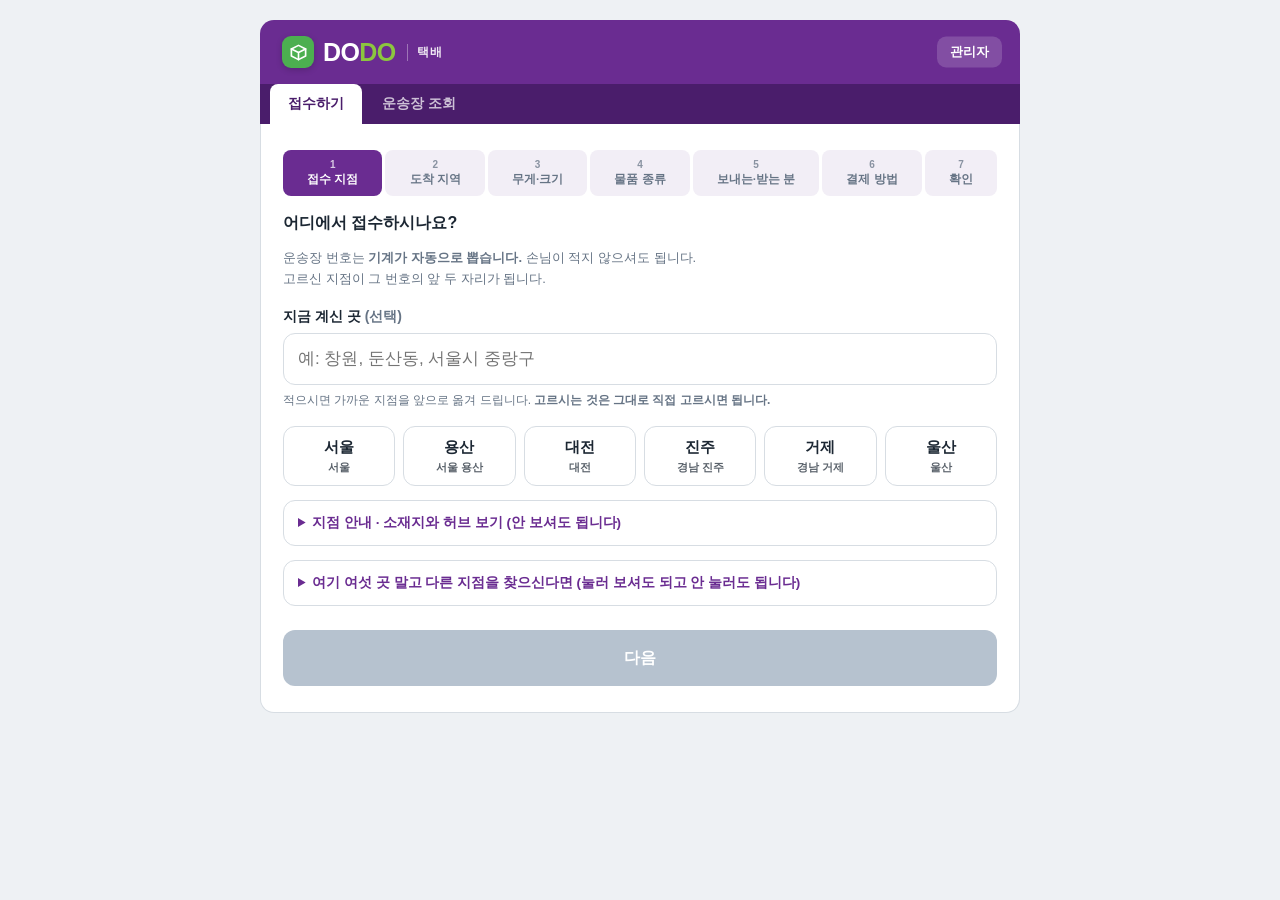
==== commit 30b05acd: "결제는 카운터에서. 완료 화면 안내와 운송장 '결제 필요' 도장 추가" ====
--- a/index.html
+++ b/index.html
@@ -210,7 +210,8 @@
 
     <section class="step" data-step="6">
       <h2 class="step-q">요금은 어떻게 내시나요?</h2>
-      <p class="step-sub">금액은 같습니다. 누가 내는지만 달라집니다.</p>
+      <p class="step-sub">금액은 같습니다. <b>누가 내는지</b>만 달라집니다.<br>
+      선불로 하시면 접수를 마친 뒤 <b>카운터에서 결제</b>하시면 됩니다. 여기서는 받지 않습니다.</p>
       <div class="pay-grid" id="payGrid"></div>
       <div id="payPicked"></div>
 
@@ -482,13 +483,17 @@
     keep(); sync();
   }
 
+  function pickMethod(v) {
+    D.payMethod = v;
+    paintPicked(['methodGrid'], v);
+    $('methodPicked').innerHTML =
+      '<div class="picked-line">' + v + '<span class="sub">' +
+      '접수를 마친 뒤 <b>카운터에서 ' + v + '으로 결제</b>해 주세요. 여기서는 받지 않습니다.' +
+      '</span></div>';
+    keep(); sync();
+  }
   PAY_METHODS.forEach(m => $('methodGrid').appendChild(
-    optButton(m.name, m.icon + ' ' + m.name, null, v => {
-      D.payMethod = v;
-      paintPicked(['methodGrid'], v);
-      $('methodPicked').innerHTML = '<div class="picked-line">' + v + '로 받습니다</div>';
-      keep(); sync();
-    })));
+    optButton(m.name, m.icon + ' ' + m.name, null, pickMethod)));
 
   // 5단계 · 배송 요청사항 ---------------------------------------
   // 정책서 receiver_name 항목 - 이름 칸에 '(직접수령)' 같은 메모가 섞인 건이
@@ -640,8 +645,8 @@
     document.querySelectorAll('.step').forEach(s =>
       s.classList.toggle('on', Number(s.dataset.step) === step));
     $('prevBtn').style.display = step === 1 ? 'none' : '';   // 자리를 비워 두지 않는다
-    $('nextBtn').textContent = step < TOTAL ? '다음'
-      : (D.payType === '선불' ? formatWon(safePrice()) + ' 받고 접수 완료' : '착불로 접수 완료');
+    // 이 화면은 돈을 받지 않는다. 접수만 하고 결제는 카운터에서 한다.
+    $('nextBtn').textContent = step < TOTAL ? '다음' : '접수 완료';
     // 확인 화면 그리다 실패해도 화면이 통째로 멈추지 않게 한다
     if (step === TOTAL) { try { renderConfirm(); } catch (e) { go(step - 1); return; } }
     window.scrollTo({ top: 0, behavior: 'smooth' });
@@ -789,6 +794,10 @@
 
   // ── 시작 ────────────────────────────────────────────────
   restore();
+  // 260807 처음부터 '선불' 인 척하면서 버튼은 안 눌린 것처럼 보였다.
+  // 그래서 아무도 누르지 않고 지나갔고, 결제 수단 칸은 숨은 채로 넘어갔다.
+  pickPay(D.payType || '선불');
+  if (D.payMethod) pickMethod(D.payMethod);
   if (D.branch) pickBranch(D.branch);
   if (D.area) pickArea(D.area);
   go(step);
--- a/style.css
+++ b/style.css
@@ -658,3 +658,26 @@
             color: var(--muted); line-height: 1.35; letter-spacing: -.2px; }
 .cat.on .ceg { color: #33691E; }
 .why-small { font-size: 12.5px; opacity: .85; }
+
+/* 260807 완료 화면 - 결제는 카운터에서. 이 화면은 돈을 받지 않는다 */
+.paynow { border-radius: 14px; padding: 16px 18px; margin: 0 0 16px;
+          text-align: center; border: 2px solid; }
+.paynow.need  { background: #FFF8E1; border-color: #FFB300; color: #6D4C00; }
+.paynow.later { background: #F1F8E9; border-color: var(--accent); color: #33691E; }
+.paynow .pn-t   { font-size: 15px; font-weight: 800; letter-spacing: -.3px; }
+.paynow .pn-won { font-size: 34px; font-weight: 900; margin: 4px 0 6px; letter-spacing: -1px; }
+.paynow .pn-s   { font-size: 13px; font-weight: 600; line-height: 1.6; }
+
+/* 운송장 도장 - 붙여 놓고 멀리서도 보이게 */
+.wb-pay { position: relative; }
+.wb-stamp { position: absolute; right: 8px; top: 50%; transform: translateY(-50%) rotate(-7deg);
+            border: 2.5px solid; border-radius: 7px; padding: 4px 9px;
+            font-size: 13px; font-weight: 900; line-height: 1.15; text-align: center;
+            letter-spacing: -.4px; }
+.wb-stamp span { display: block; font-size: 9.5px; font-weight: 700; letter-spacing: 0; }
+.wb-stamp.need  { color: #C62828; border-color: #C62828; }
+.wb-stamp.later { color: #1B5E20; border-color: #1B5E20; }
+@media print {
+  .paynow { display: none !important; }   /* 스티커에는 안 나오게 */
+  .wb-stamp { -webkit-print-color-adjust: exact; print-color-adjust: exact; }
+}
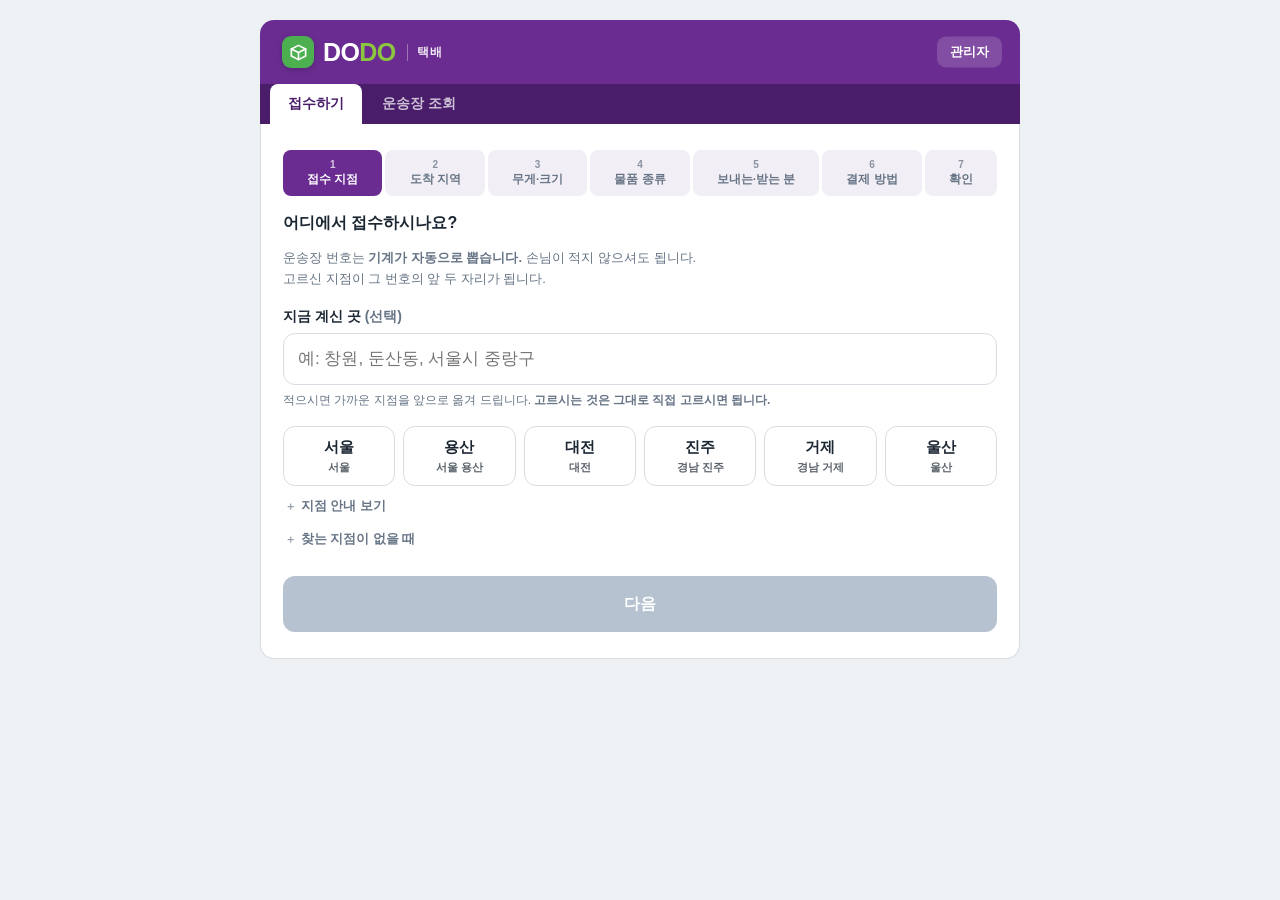
==== commit 06df259b: "접었다 펴는 칸을 작게 낮춤 - 꼭 읽어야 하는 것처럼 보이지 않게" ====
--- a/index.html
+++ b/index.html
@@ -55,14 +55,14 @@
       <div class="opt-grid" id="branchGrid"></div>
       <div id="branchPicked"></div>
       <details class="info">
-        <summary>지점 안내 · 소재지와 허브 보기 (안 보셔도 됩니다)</summary>
+        <summary>지점 안내 보기</summary>
         <div class="info-body">
           <table id="branchTable"></table>
           접수는 위 여섯 지점에서 받고, 배송은 전국으로 나갑니다.
         </div>
       </details>
       <details class="info">
-        <summary>여기 여섯 곳 말고 다른 지점을 찾으신다면 (눌러 보셔도 되고 안 눌러도 됩니다)</summary>
+        <summary>찾는 지점이 없을 때</summary>
         <div class="info-body">
           두두택배는 위 여섯 지점에서 접수를 받습니다.<br>
           다른 지역에서 보내시려면 가장 가까운 지점으로 와 주세요 — 배송은 전국으로 나갑니다.<br><br>
--- a/style.css
+++ b/style.css
@@ -250,9 +250,19 @@
 .search-none b { color: var(--text); }
 
 /* ── 접기·펴기 안내 (지점 정보 등) ─────────────────────── */
-details.info { margin-top: 14px; border: 1px solid var(--border); border-radius: 12px; background: #fff; }
-details.info summary { padding: 13px 14px; cursor: pointer; font-size: 13.5px; font-weight: 700; color: var(--brand); }
-details.info .info-body { padding: 0 14px 14px; font-size: 13px; line-height: 1.9; color: var(--muted); }
+/* 260807 접었다 펴는 칸이 너무 커서 '꼭 읽어야 하는 것' 처럼 보였다.
+   필요한 사람만 누르는 자리라 눈에 덜 띄게 낮춘다. 펴면 그때 상자가 생긴다. */
+details.info { margin-top: 8px; border: 0; background: none; }
+details.info summary { display: inline-flex; align-items: center; gap: 5px;
+  padding: 4px 2px; cursor: pointer; font-size: 12.5px; font-weight: 600;
+  color: var(--muted); list-style: none; }
+details.info summary::-webkit-details-marker { display: none; }
+details.info summary::before { content: '＋'; font-size: 11px; font-weight: 800; opacity: .7; }
+details.info[open] summary::before { content: '－'; }
+details.info summary:hover { color: var(--brand); text-decoration: underline; }
+details.info[open] summary { color: var(--brand); font-weight: 700; margin-bottom: 4px; }
+details.info .info-body { padding: 12px 14px; font-size: 13px; line-height: 1.9;
+  color: var(--muted); border: 1px solid var(--border); border-radius: 10px; background: #fff; }
 details.info table { width: 100%; border-collapse: collapse; font-size: 12.5px; }
 details.info th, details.info td { padding: 7px 6px; border-bottom: 1px solid var(--border); text-align: left; }
 details.info th { color: var(--muted); font-weight: 700; }
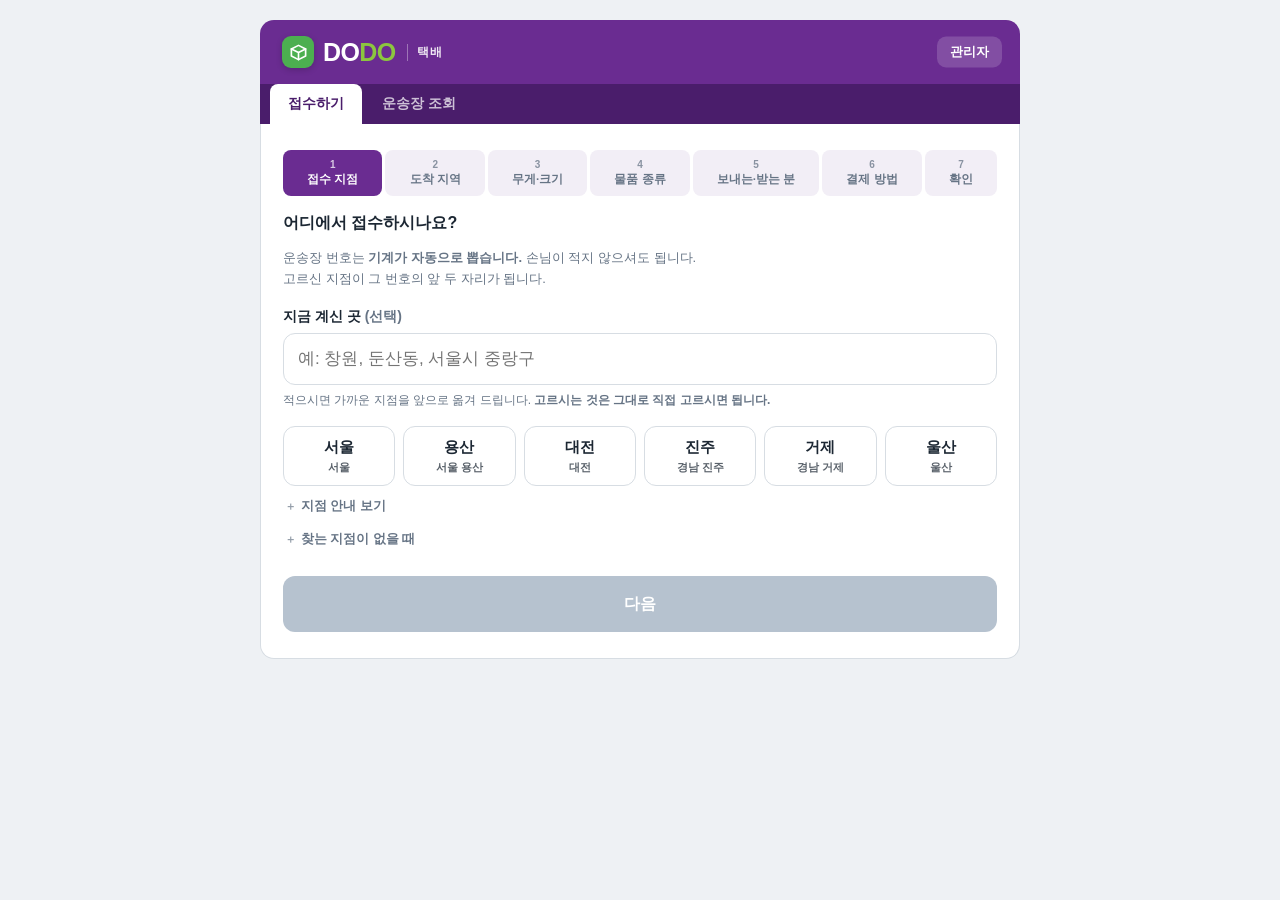
==== commit 547ca7a0: "2단계 순서를 시·도 먼저 상세주소 나중으로 바꾸고 우편번호 뺌" ====
--- a/index.html
+++ b/index.html
@@ -74,32 +74,27 @@
 
     <section class="step" data-step="2">
       <h2 class="step-q">어디로 보내시나요?</h2>
-      <p class="step-sub">주소는 받는 분께 갈 그대로 적어 주세요. 아래에서 시·도를 고르시면 요금이 정해집니다.</p>
-
-      <div class="f">
-        <label for="postalCode">우편번호 <span style="color:var(--muted);font-weight:600">(선택)</span></label>
-        <input type="tel" id="postalCode" placeholder="12345" inputmode="numeric" maxlength="5" autocomplete="off">
-        <p class="tip">아시면 적어 주세요. 몰라도 접수됩니다.</p>
-      </div>
-
-      <div class="f">
-        <label for="receiverDong">받는 곳 주소</label>
-        <div class="search-box" style="margin-bottom:0">
-          <span class="ico">🔍</span>
-          <input type="text" id="receiverDong" autocomplete="off"
-                 placeholder="예: 경남 거제시 아주동 123-45 두두아파트 101동 202호">
-        </div>
-        <p class="tip">동·번지·건물까지 적어 주세요. <b>운송장에 이대로 찍힙니다.</b>
-        적으시는 대로 아래 시·도가 걸러집니다.</p>
-        <div class="err" id="e_receiverDong"></div>
-      </div>
+      <p class="step-sub"><b>먼저 시·도를 고르시고</b>, 그 아래에 자세한 주소를 적어 주세요.</p>
 
       <div class="opt-label">시·도 <span class="auto-tag">요금이 여기서 정해집니다</span></div>
+      <div class="search-box mini">
+        <span class="ico">🔍</span>
+        <input type="text" id="areaQ" autocomplete="off"
+               placeholder="안 보이면 여기에 지역 이름을 쳐 보세요 (예: 거제, 둔산동)">
+      </div>
       <div class="opt-grid" id="areaGrid"></div>
       <div class="opt-label" id="islandLabel">섬 지역 (도서산간)</div>
       <div class="opt-grid" id="islandGrid"></div>
       <div class="search-none" id="areaNone" style="display:none"></div>
       <div id="areaPicked"></div>
+
+      <div class="f" style="margin-top:16px">
+        <label for="receiverDong">받는 곳 자세한 주소</label>
+        <input type="text" id="receiverDong" autocomplete="off"
+               placeholder="시·도를 먼저 골라 주세요">
+        <p class="tip">시·군·구, 동, 번지, 건물까지 적어 주세요. <b>운송장에 이대로 찍힙니다.</b></p>
+        <div class="err" id="e_receiverDong"></div>
+      </div>
     </section>
 
     <section class="step" data-step="3">
@@ -210,8 +205,9 @@
 
     <section class="step" data-step="6">
       <h2 class="step-q">요금은 어떻게 내시나요?</h2>
-      <p class="step-sub">금액은 같습니다. <b>누가 내는지</b>만 달라집니다.<br>
-      선불로 하시면 접수를 마친 뒤 <b>카운터에서 결제</b>하시면 됩니다. 여기서는 받지 않습니다.</p>
+      <p class="step-sub"><b>금액은 둘 다 같습니다.</b> 누가 내는지만 다릅니다.<br>
+      <b>선불</b>은 보내는 분이 카운터에서, <b>착불</b>은 받는 분이 물건 받을 때 냅니다.<br>
+      어느 쪽이든 이 화면에서는 돈을 받지 않습니다.</p>
       <div class="pay-grid" id="payGrid"></div>
       <div id="payPicked"></div>
 
@@ -250,14 +246,14 @@
   const TOTAL = 7;
   const STEP_NAME = ['접수 지점', '도착 지역', '무게·크기', '물품 종류', '보내는·받는 분', '결제 방법', '확인'];
   const TEXT_IDS = ['senderName', 'senderPhone', 'receiverName', 'receiverPhone',
-                    'postalCode', 'receiverDong', 'itemName',
+                    'receiverDong', 'itemName',
                     'weightKg', 'widthCm', 'heightCm', 'depthCm'];
 
   const $ = id => document.getElementById(id);
   const val = id => $(id).value.trim();
 
   // 쓰다 만 내용을 담아 둔다. 뒤로 가도, 위 메뉴로 나갔다 와도 남는다.
-  let D = Object.assign({ branch: '', area: '', category: '', payType: '선불',
+  let D = Object.assign({ branch: '', area: '', category: '', payType: '',
                           payMethod: '', note: '없음',
                           staffConfirm: false, agreeDamage: false, step: 1, seen: 1 },
                         Store.getDraft());
@@ -268,7 +264,7 @@
                     performance.getEntriesByType('navigation')[0]) || {}).type;
   if (navType === 'reload') {
     Store.clearDraft();
-    D = { branch: '', area: '', category: '', payType: '선불',
+    D = { branch: '', area: '', category: '', payType: '',
           payMethod: '', note: '없음',
           staffConfirm: false, agreeDamage: false, step: 1, seen: 1 };
   }
@@ -382,11 +378,16 @@
       '<span class="sub">지금 접수하시면 <b>' + formatDateISO(eta.finalDate) + ' ' +
       WEEKDAY_KO[eta.finalDate.getDay()] + '요일</b>에 도착합니다 · 접수한 ' +
       Rules.dayWords(days) + ' (토·일요일은 빼고 셉니다)</span></div>';
+    $('receiverDong').placeholder = ({
+      '서울': '예: 용산구 한남동 12-3 두두빌라 201호',
+      '경남': '예: 거제시 아주동 123-45 두두아파트 101동 202호',
+      '제주': '예: 제주시 노형동 123-4 두두빌딩 3층',
+    })[v] || ('예: ' + v + ' ○○시 ○○동 12-34 ○○아파트 101동 202호');
     keep(); sync();
   }
 
   // 시·군·구 이름으로도 찾는다. 못 찾으면 화면이 스스로 안내한다.
-  $('receiverDong').addEventListener('input', e => {
+  $('areaQ').addEventListener('input', e => {
     const q = e.target.value;
     const hit = searchAreas(q);
     let shown = 0;
@@ -404,8 +405,9 @@
       $('islandLabel').style.display = '';
       $('areaNone').style.display = 'block';
       $('areaNone').innerHTML =
-        '<b>주소는 그대로 저장됩니다.</b><br>' +
-        '작은 동네 이름까지는 못 알아봅니다. <b>아래에서 시·도만 골라 주세요.</b>';
+        '<b>그 이름은 저희가 못 알아봅니다.</b> 시·군·구까지만 알고 있습니다.<br>' +
+        '<b>위에서 시·도만 골라 주시고</b>, 자세한 주소는 아래 칸에 적어 주세요. ' +
+        '적으신 그대로 운송장에 찍힙니다.';
     } else {
       const anyIsland = hit.some(a => determineRegion(a) === '도서산간');
       $('islandLabel').style.display = anyIsland ? '' : 'none';
@@ -473,11 +475,12 @@
   function pickPay(v) {
     D.payType = v;
     $('payGrid').querySelectorAll('.pay').forEach(b => b.classList.toggle('on', b.dataset.value === v));
-    $('payPicked').innerHTML = '<div class="picked-line">' + v + ' 선택<span class="sub">' +
-      (v === '착불' ? '운송장에 착불로 찍힙니다. 받는 분이 물건 받을 때 냅니다.'
-                    : '지금 받습니다. 운송장에 선불로 찍힙니다.') +
-      ' 금액은 같습니다.</span></div>';
-    // 선불이면 지금 받아야 하니 무엇으로 낼지도 고른다
+    $('payPicked').innerHTML = '<div class="picked-line">' + v + '<span class="sub">' +
+      (v === '착불'
+        ? '운송장에 <b>착불</b>로 찍힙니다. <b>받는 분이 물건 받을 때</b> 냅니다. 지금 내실 것은 없습니다.'
+        : '운송장에 <b>선불</b>로 찍힙니다. 접수를 마치신 뒤 <b>카운터에서</b> 내시면 됩니다.') +
+      '</span></div>';
+    // 선불이면 카운터에서 무엇으로 낼지까지 미리 골라 둔다
     $('methodWrap').style.display = (v === '선불') ? 'block' : 'none';
     if (v === '착불') { D.payMethod = ''; $('methodPicked').innerHTML = ''; }
     keep(); sync();
@@ -508,10 +511,6 @@
     })));
 
   // 5·확인 단계 입력 ---------------------------------------------
-  $('postalCode').addEventListener('input', e => {
-    e.target.value = e.target.value.replace(/\D/g, '').slice(0, 5);
-    keep();
-  });
   ['receiverPhone', 'senderPhone'].forEach(id => $(id).addEventListener('input', e => {
     e.target.value = formatPhone(e.target.value);
     keep(); sync();
@@ -738,7 +737,6 @@
         senderPhone: val('senderPhone'),
         payType: D.payType,
       payMethod: D.payMethod || '',
-      postalCode: val('postalCode'),
         deliveryNote: D.note || '없음',
         channel: '방문접수',
         receiverName: val('receiverName'),
@@ -794,9 +792,11 @@
 
   // ── 시작 ────────────────────────────────────────────────
   restore();
-  // 260807 처음부터 '선불' 인 척하면서 버튼은 안 눌린 것처럼 보였다.
-  // 그래서 아무도 누르지 않고 지나갔고, 결제 수단 칸은 숨은 채로 넘어갔다.
-  pickPay(D.payType || '선불');
+  // 260807 전에는 속으로 '선불' 로 정해 두고 버튼은 안 눌린 것처럼 보였다.
+  // 그래서 아무도 안 누르고 지나갔다. 그렇다고 선불을 미리 눌러 두면
+  // 이번엔 착불이 없어진 것처럼 보인다. 둘 다 안 누른 채로 두고,
+  // 고르기 전에는 다음으로 못 넘어가게 막는다. 누가 내는지는 손님이 정한다.
+  if (D.payType) pickPay(D.payType);
   if (D.payMethod) pickMethod(D.payMethod);
   if (D.branch) pickBranch(D.branch);
   if (D.area) pickArea(D.area);
--- a/style.css
+++ b/style.css
@@ -691,3 +691,7 @@
   .paynow { display: none !important; }   /* 스티커에는 안 나오게 */
   .wb-stamp { -webkit-print-color-adjust: exact; print-color-adjust: exact; }
 }
+
+/* 260807 시·도 찾기 - 주소칸과 구별되게 작게 */
+.search-box.mini { margin: 0 0 10px; }
+.search-box.mini input { font-size: 13.5px; padding-top: 11px; padding-bottom: 11px; }
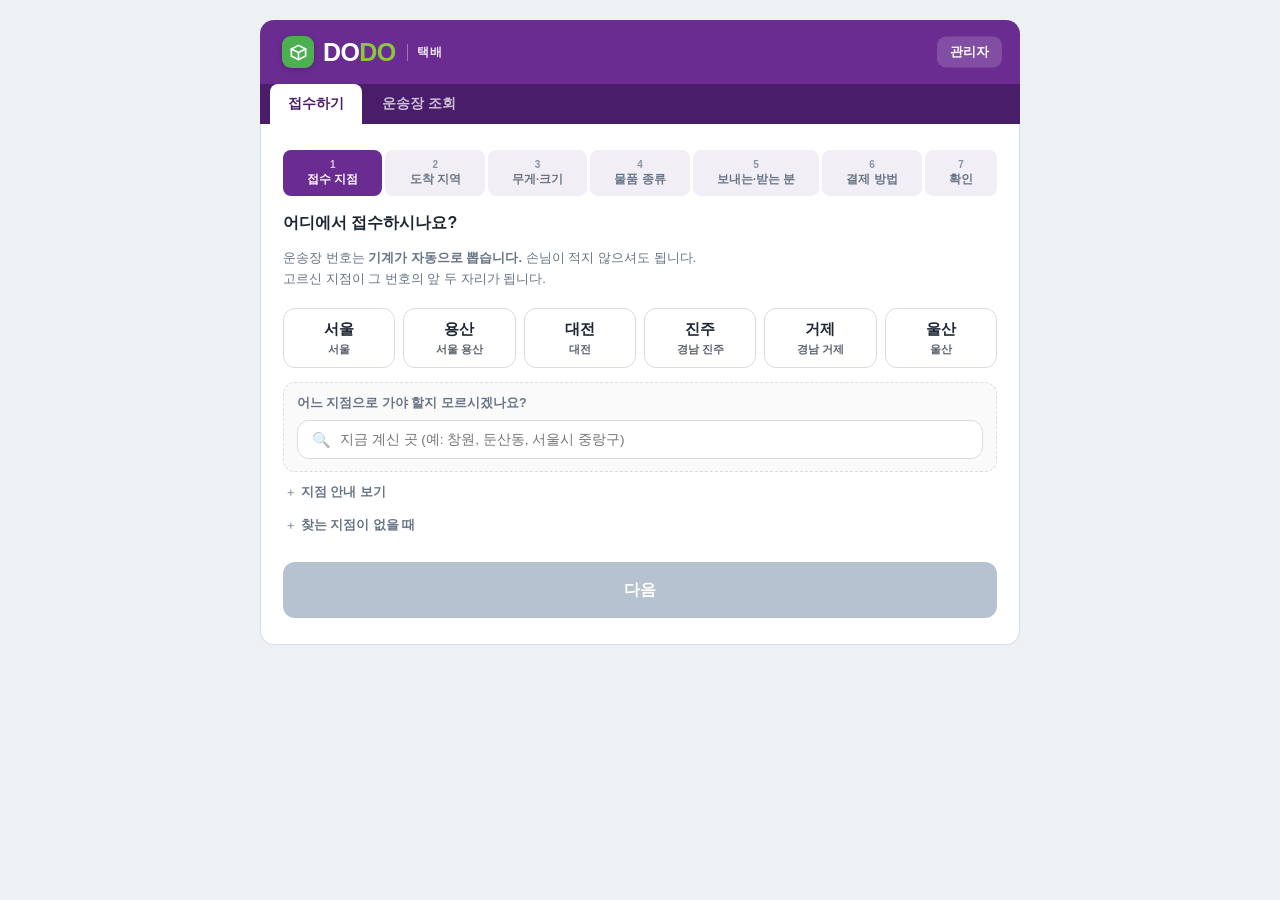
==== commit 61e1bcd6: "못 찾을 때 쓰는 검색창을 버튼 아래로 내림" ====
--- a/index.html
+++ b/index.html
@@ -46,14 +46,16 @@
     <section class="step" data-step="1">
       <h2 class="step-q">어디에서 접수하시나요?</h2>
       <p class="step-sub">운송장 번호는 <b>기계가 자동으로 뽑습니다.</b> 손님이 적지 않으셔도 됩니다.<br>고르신 지점이 그 번호의 앞 두 자리가 됩니다.</p>
-      <div class="f">
-        <label for="nearQ">지금 계신 곳 <span style="color:var(--muted);font-weight:600">(선택)</span></label>
-        <input type="text" id="nearQ" placeholder="예: 창원, 둔산동, 서울시 중랑구" autocomplete="off">
-        <p class="tip">적으시면 가까운 지점을 앞으로 옮겨 드립니다. <b>고르시는 것은 그대로 직접 고르시면 됩니다.</b></p>
-      </div>
-      <div id="nearMsg"></div>
       <div class="opt-grid" id="branchGrid"></div>
       <div id="branchPicked"></div>
+      <div class="findbox">
+        <div class="fb-t">어느 지점으로 가야 할지 모르시겠나요?</div>
+        <div class="search-box mini">
+          <span class="ico">🔍</span>
+          <input type="text" id="nearQ" placeholder="지금 계신 곳 (예: 창원, 둔산동, 서울시 중랑구)" autocomplete="off">
+        </div>
+        <div id="nearMsg"></div>
+      </div>
       <details class="info">
         <summary>지점 안내 보기</summary>
         <div class="info-body">
@@ -77,16 +79,19 @@
       <p class="step-sub"><b>먼저 시·도를 고르시고</b>, 그 아래에 자세한 주소를 적어 주세요.</p>
 
       <div class="opt-label">시·도 <span class="auto-tag">요금이 여기서 정해집니다</span></div>
-      <div class="search-box mini">
-        <span class="ico">🔍</span>
-        <input type="text" id="areaQ" autocomplete="off"
-               placeholder="안 보이면 여기에 지역 이름을 쳐 보세요 (예: 거제, 둔산동)">
-      </div>
       <div class="opt-grid" id="areaGrid"></div>
       <div class="opt-label" id="islandLabel">섬 지역 (도서산간)</div>
       <div class="opt-grid" id="islandGrid"></div>
-      <div class="search-none" id="areaNone" style="display:none"></div>
       <div id="areaPicked"></div>
+      <div class="findbox">
+        <div class="fb-t">어느 시·도인지 모르시겠나요?</div>
+        <div class="search-box mini">
+          <span class="ico">🔍</span>
+          <input type="text" id="areaQ" autocomplete="off"
+                 placeholder="지역 이름을 쳐 보세요 (예: 거제, 둔산동, 해운대)">
+        </div>
+        <div class="search-none" id="areaNone" style="display:none"></div>
+      </div>
 
       <div class="f" style="margin-top:16px">
         <label for="receiverDong">받는 곳 자세한 주소</label>
--- a/style.css
+++ b/style.css
@@ -695,3 +695,12 @@
 /* 260807 시·도 찾기 - 주소칸과 구별되게 작게 */
 .search-box.mini { margin: 0 0 10px; }
 .search-box.mini input { font-size: 13.5px; padding-top: 11px; padding-bottom: 11px; }
+
+/* 260807 못 찾을 때만 쓰는 검색 상자.
+   위에 두었더니 "무조건 써야 하는 것" 처럼 보였다. 버튼 아래로 내리고 낮췄다. */
+.findbox { margin-top: 14px; padding: 12px 13px; border: 1px dashed var(--border);
+           border-radius: 12px; background: #FAFAFA; }
+.findbox .fb-t { font-size: 12.5px; font-weight: 700; color: var(--muted); margin-bottom: 8px; }
+.findbox .search-box.mini { margin: 0; }
+.findbox .near { margin: 10px 0 0; }
+.findbox .search-none { margin-top: 10px; }
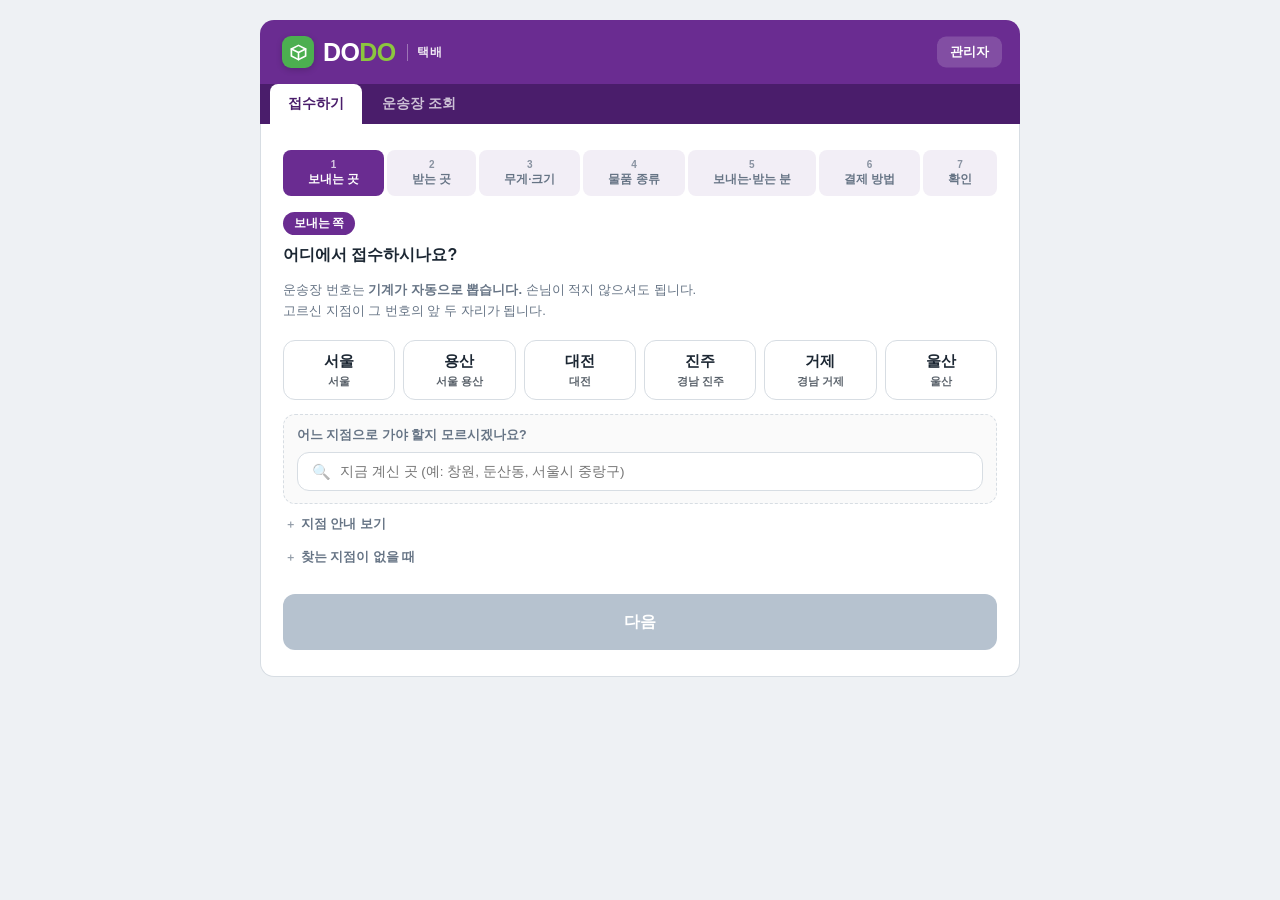
==== commit c9bc1299: "보내는 쪽·받는 쪽 색 딱지 추가하고 진행 막대 이름을 같은 말로 맞춤" ====
--- a/index.html
+++ b/index.html
@@ -44,6 +44,7 @@
     <div class="steptabs" id="dots"></div>
 
     <section class="step" data-step="1">
+      <div class="side from">보내는 쪽</div>
       <h2 class="step-q">어디에서 접수하시나요?</h2>
       <p class="step-sub">운송장 번호는 <b>기계가 자동으로 뽑습니다.</b> 손님이 적지 않으셔도 됩니다.<br>고르신 지점이 그 번호의 앞 두 자리가 됩니다.</p>
       <div class="opt-grid" id="branchGrid"></div>
@@ -75,6 +76,7 @@
     </section>
 
     <section class="step" data-step="2">
+      <div class="side to">받는 쪽</div>
       <h2 class="step-q">어디로 보내시나요?</h2>
       <p class="step-sub"><b>먼저 시·도를 고르시고</b>, 그 아래에 자세한 주소를 적어 주세요.</p>
 
@@ -164,6 +166,7 @@
     </section>
 
     <section class="step" data-step="5">
+      <div class="side both"><span class="from">보내는 쪽</span><span class="to">받는 쪽</span></div>
       <h2 class="step-q">누가 보내고, 누가 받나요?</h2>
       <p class="step-sub">전화번호는 숫자만 누르시면 모양이 저절로 맞춰집니다.</p>
 
@@ -194,7 +197,7 @@
       <div class="f">
         <label>받는 곳 주소</label>
         <div class="auto-box" id="addrEcho">앞 단계에서 고르신 주소</div>
-        <p class="tip">고치시려면 위 진행 막대에서 <b>도착 지역</b>을 눌러 주세요.</p>
+        <p class="tip">고치시려면 위 진행 막대에서 <b>받는 곳</b>을 눌러 주세요.</p>
       </div>
       <div class="f">
         <label for="receiverPhone">받는 분 전화</label>
@@ -249,7 +252,7 @@
 <script src="rules.js"></script>
 <script>
   const TOTAL = 7;
-  const STEP_NAME = ['접수 지점', '도착 지역', '무게·크기', '물품 종류', '보내는·받는 분', '결제 방법', '확인'];
+  const STEP_NAME = ['보내는 곳', '받는 곳', '무게·크기', '물품 종류', '보내는·받는 분', '결제 방법', '확인'];
   const TEXT_IDS = ['senderName', 'senderPhone', 'receiverName', 'receiverPhone',
                     'receiverDong', 'itemName',
                     'weightKg', 'widthCm', 'heightCm', 'depthCm'];
--- a/style.css
+++ b/style.css
@@ -704,3 +704,15 @@
 .findbox .search-box.mini { margin: 0; }
 .findbox .near { margin: 10px 0 0; }
 .findbox .search-none { margin-top: 10px; }
+
+/* 260807 보내는 쪽 / 받는 쪽 색 딱지.
+   같은 뜻인데 '접수 지점'·'도착 지역'·'보내는 분'·'받는 분' 네 말을 쓰고 있었다.
+   말은 '보내는 쪽 / 받는 쪽' 둘로 줄이고, 색으로 어느 쪽인지 보이게 한다.
+   운송장 스티커의 보내는곳·받는곳 색과 같은 색이라 화면과 스티커가 이어진다. */
+.side { display: inline-flex; gap: 6px; margin-bottom: 9px; }
+.side.from, .side.to, .side span {
+  display: inline-block; padding: 4px 11px; border-radius: 999px;
+  font-size: 11.5px; font-weight: 800; letter-spacing: -.2px; }
+.side.from, .side span.from { background: var(--brand); color: #fff; }
+.side.to,   .side span.to   { background: var(--cu-green, #4CAF50); color: #fff; }
+.side.both { gap: 5px; }
